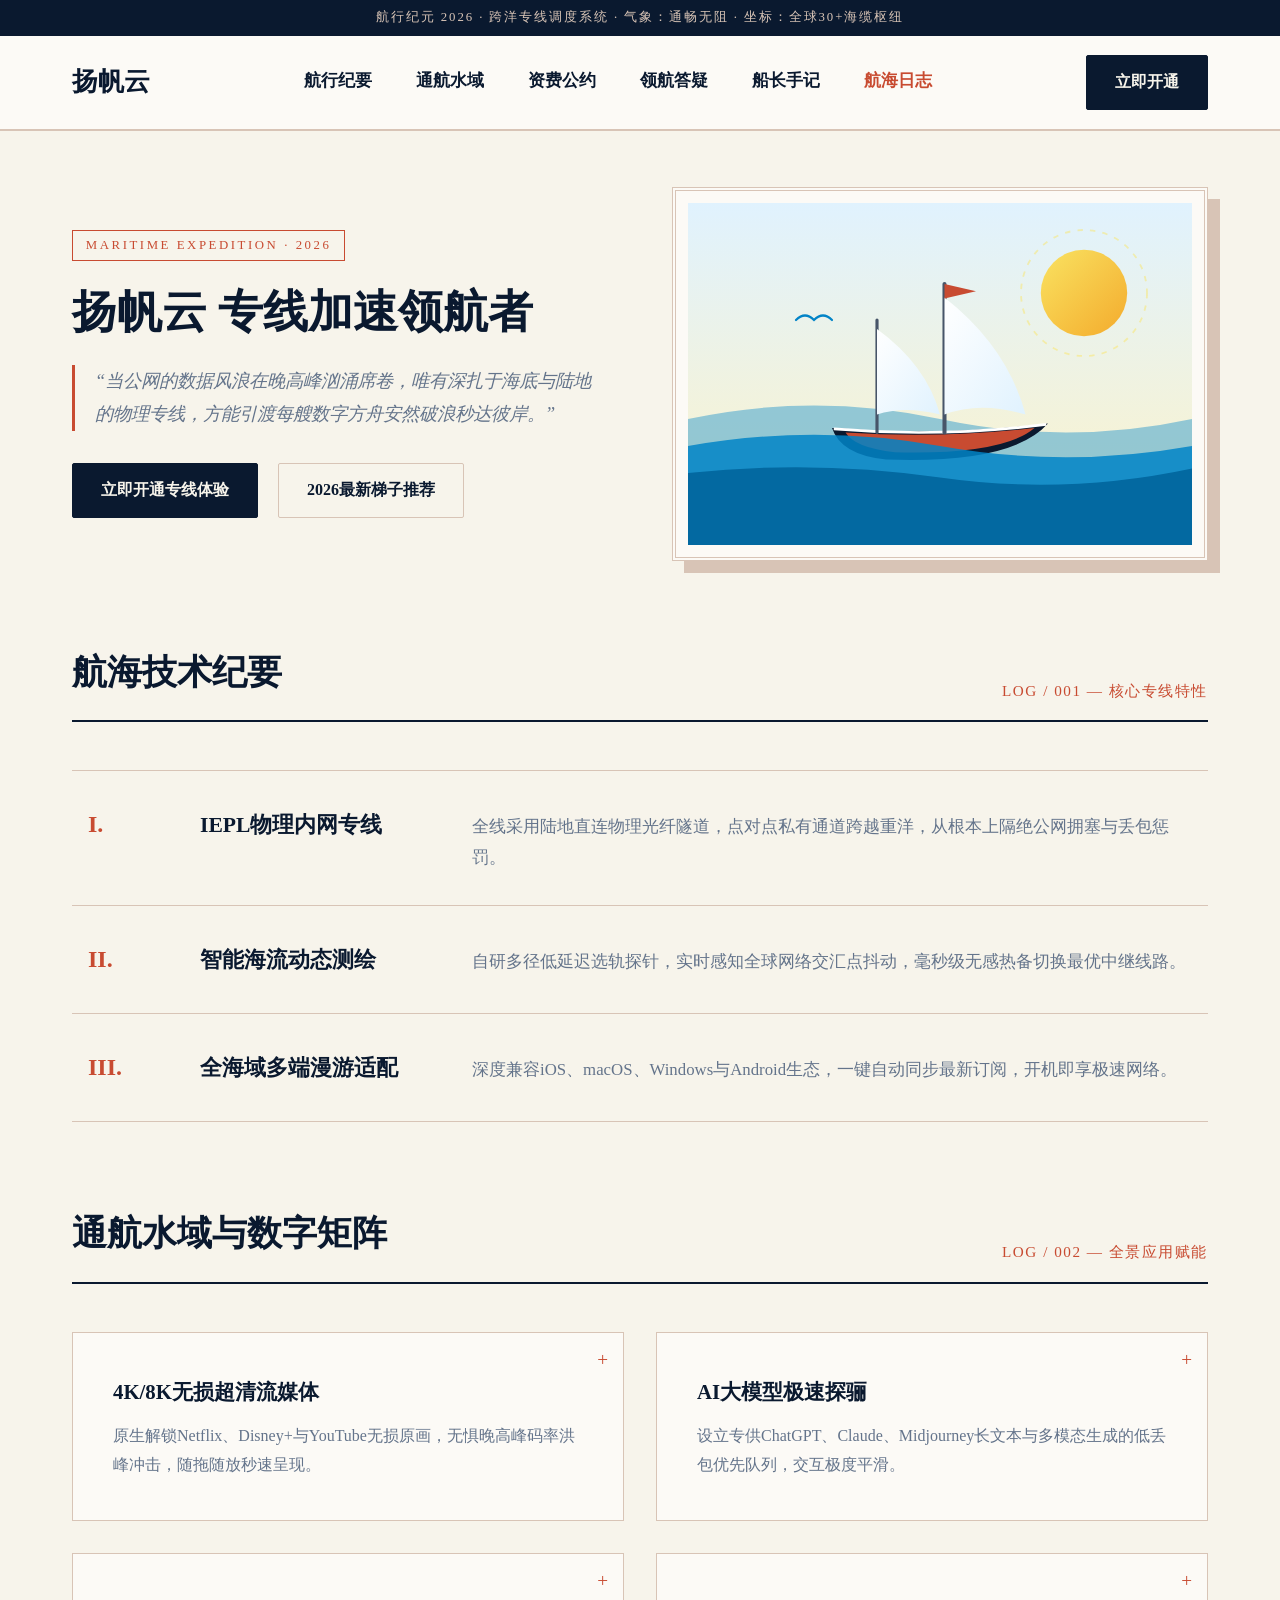
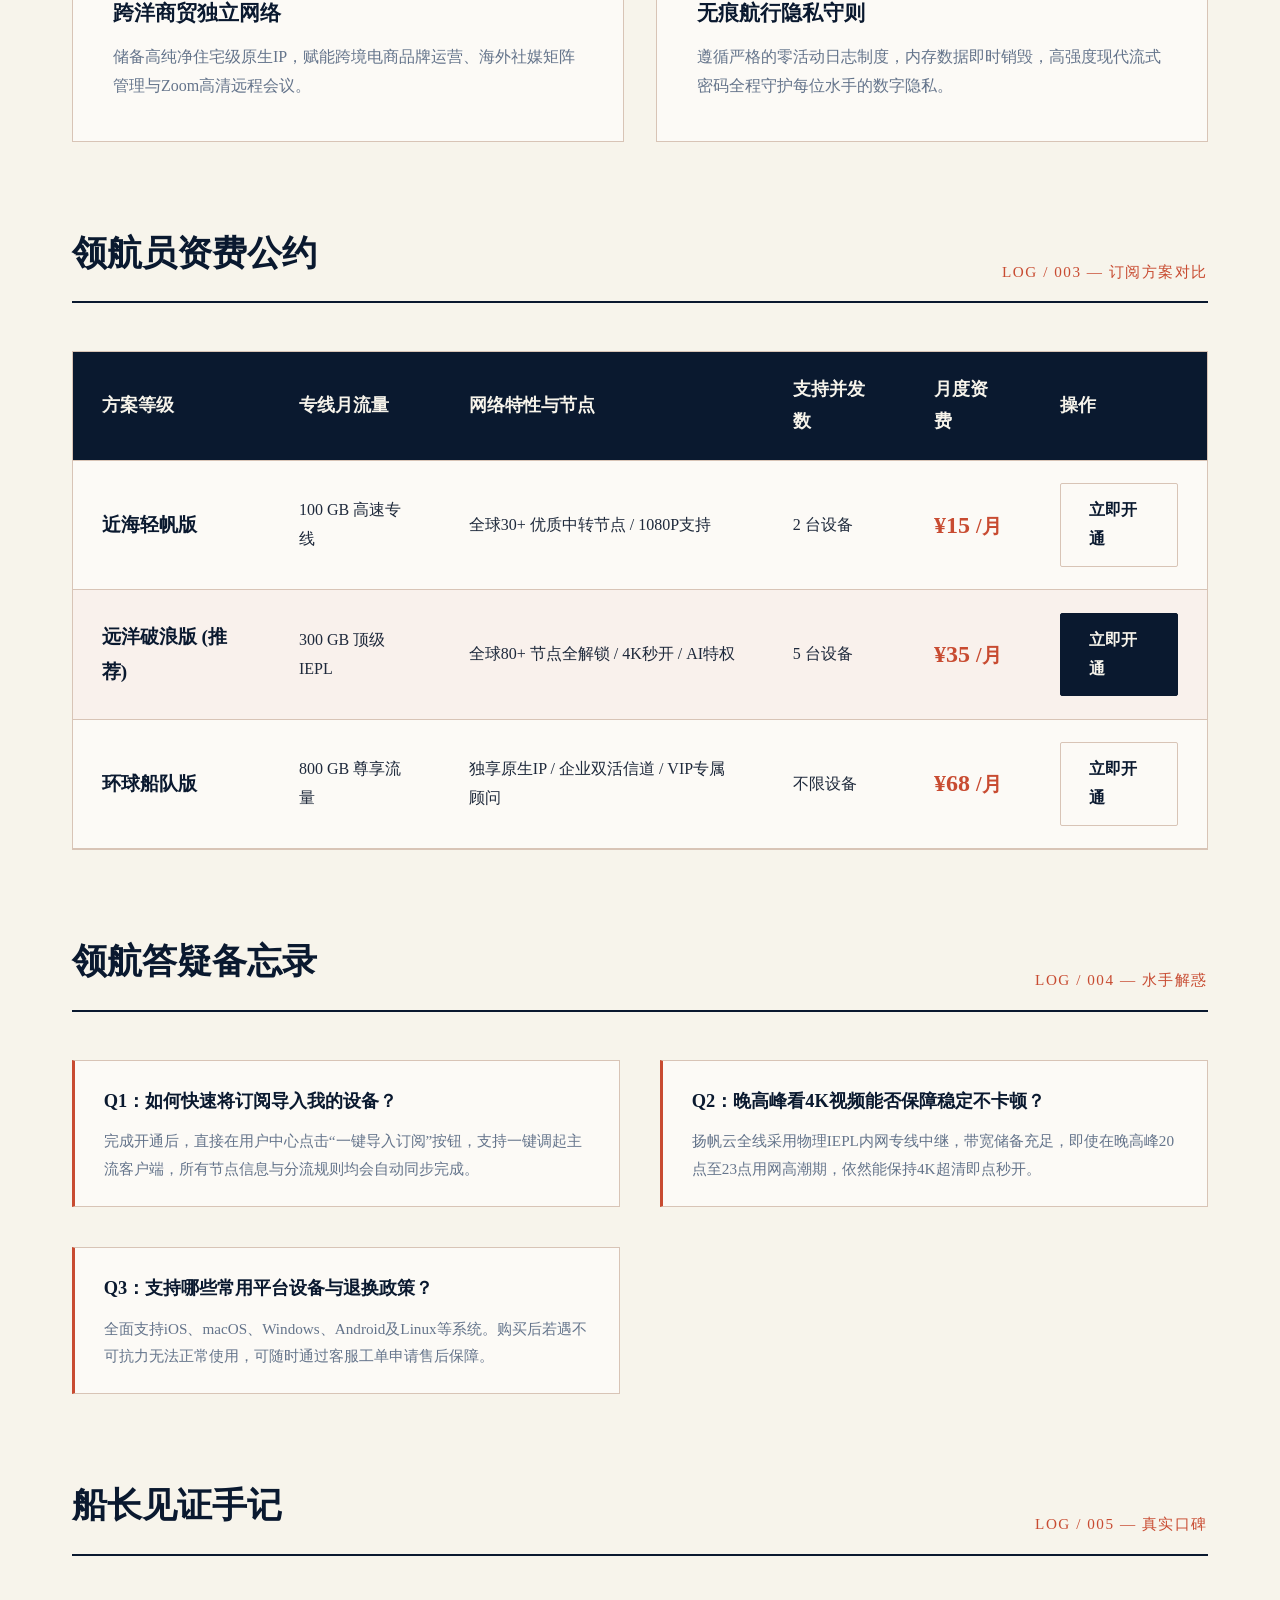
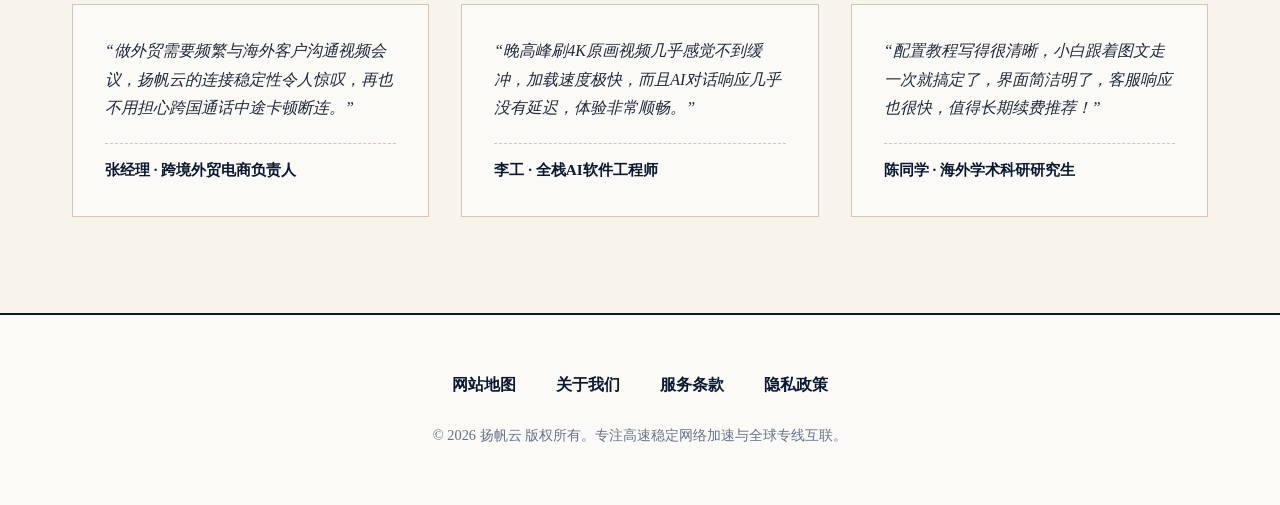
==== index.html @ a57dfb30 "Deploy yangfanyun.online landing page" ====
<!DOCTYPE html>
<html lang="zh-CN">
<head>
  <meta charset="UTF-8">
  <meta name="viewport" content="width=device-width, initial-scale=1.0">
  <title>扬帆云官网 - 高速稳定IEPL专线机场推荐与网络加速服务</title>
  <meta name="description" content="扬帆云专业提供高速IEPL内网专线网络加速服务，晚高峰4K秒开不卡顿，BGP三网中转节点极速秒开，流媒体与AI工具原生解锁，便宜好用机场推荐。">
  <meta name="keywords" content="扬帆云,扬帆云官网,网络加速,极速秒开,机场推荐,IEPL专线,4K秒开,流媒体解锁,外贸网络专线">
  <link rel="canonical" href="https://yangfanyun.online/">
  <meta property="og:title" content="扬帆云官网 - 高速稳定IEPL专线机场推荐">
  <meta property="og:description" content="扬帆云全线采用企业级BGP与IEPL内网专线，晚高峰极速秒开，4K无损播放。">
  <meta property="og:image" content="https://yangfanyun.online/og-preview.svg">
  <meta property="og:url" content="https://yangfanyun.online/">
  <meta property="og:type" content="website">
  <link rel="stylesheet" href="style.css">
  <script type="application/ld+json">
  {
    "@context": "https://schema.org",
    "@type": "Product",
    "name": "扬帆云",
    "brand": {
      "@type": "Brand",
      "name": "扬帆云"
    },
    "description": "扬帆云高速IEPL专线与BGP网络加速中继服务，支持4K秒开流媒体与智能全平台客户端。",
    "offers": {
      "@type": "AggregateOffer",
      "priceCurrency": "CNY",
      "lowPrice": "15.00",
      "highPrice": "68.00",
      "offerCount": "3"
    }
  }
  </script>
</head>
<body>
  <div class="top-telemetry-ribbon">
    <span>航行纪元 2026 · 跨洋专线调度系统 · 气象：通畅无阻 · 坐标：全球30+海缆枢纽</span>
  </div>

  <header class="site-header">
    <div class="nav-container">
      <a href="index.html" class="brand-logo" aria-label="扬帆云首页">
        <span>扬帆云</span>
      </a>
      <nav class="nav-links" aria-label="全站导航">
        <a href="#ledger">航行纪要</a>
        <a href="#matrix">通航水域</a>
        <a href="#covenant">资费公约</a>
        <a href="#memo">领航答疑</a>
        <a href="#witness">船长手记</a>
        <a href="voyage-chronicles.html" class="nav-hub-link">航海日志</a>
      </nav>
      <div class="nav-cta">
        <a href="https://ww012.twilightaff.com/#/?code=A56DH1Af" class="btn btn-primary" rel="nofollow" target="_blank">立即开通</a>
      </div>
    </div>
  </header>

  <main>
    <section class="hero-editorial">
      <div class="hero-text-block">
        <span class="hero-dispatch-stamp">MARITIME EXPEDITION · 2026</span>
        <h1>扬帆云 专线加速领航者</h1>
        <p class="editorial-quote">“当公网的数据风浪在晚高峰汹涌席卷，唯有深扎于海底与陆地的物理专线，方能引渡每艘数字方舟安然破浪秒达彼岸。”</p>
        <div class="hero-actions">
          <a href="https://ww012.twilightaff.com/#/?code=A56DH1Af" class="btn btn-primary" rel="nofollow" target="_blank">立即开通专线体验</a>
          <a href="https://tizilab.net/paihang/" class="btn btn-secondary" target="_blank">2026最新梯子推荐</a>
        </div>
      </div>
      <div class="hero-canvas-frame">
        <svg viewBox="0 0 560 380" fill="none" xmlns="http://www.w3.org/2000/svg" class="hero-illus" role="img" aria-label="扬帆云海面扬帆起航示意图">
  <defs>
    <linearGradient id="skyGrad1" x1="0" y1="0" x2="0" y2="1"><stop offset="0%" stop-color="#E0F2FE"/><stop offset="100%" stop-color="#FEF3C7"/></linearGradient>
    <linearGradient id="sailGrad1" x1="0" y1="0" x2="1" y2="1"><stop offset="0%" stop-color="#FFFFFF"/><stop offset="100%" stop-color="#E0F2FE"/></linearGradient>
    <linearGradient id="sunGrad1" x1="0" y1="0" x2="1" y2="1"><stop offset="0%" stop-color="#FDE047"/><stop offset="100%" stop-color="#F59E0B"/></linearGradient>
  </defs>
  <rect width="560" height="380" fill="url(#skyGrad1)"/>
  <circle cx="440" cy="100" r="48" fill="url(#sunGrad1)" opacity="0.85"/>
  <circle cx="440" cy="100" r="70" stroke="#FDE047" stroke-width="2" stroke-dasharray="6 8" opacity="0.4"/>
  <path d="M120 130 Q130 120 140 130 Q150 120 160 130" stroke="#0284C7" stroke-width="2.5" fill="none" stroke-linecap="round"/>
  <path class="wave-back" d="M0 240 Q140 210 280 240 T560 240 L560 380 L0 380 Z" fill="#0284C7" opacity="0.4"/>
  <g class="sailing-ship-bob1">
    <path d="M160 250 Q280 260 400 245 Q360 290 220 285 Q170 280 160 250 Z" fill="#0A192F"/>
    <path d="M175 255 Q280 262 385 250 Q350 280 230 277 Q185 272 175 255 Z" fill="#C84B31"/>
    <path d="M162 251 Q280 261 398 246" stroke="#FFFFFF" stroke-width="3" fill="none"/>
    <line x1="285" y1="90" x2="285" y2="255" stroke="#475569" stroke-width="4.5" stroke-linecap="round"/>
    <line x1="210" y1="130" x2="210" y2="255" stroke="#475569" stroke-width="3.5" stroke-linecap="round"/>
    <path d="M285 105 Q355 160 375 235 Q325 220 285 235 Z" fill="url(#sailGrad1)"/>
    <path d="M210 140 Q265 180 280 235 Q240 225 210 235 Z" fill="url(#sailGrad1)"/>
    <path d="M285 90 L320 98 L285 106 Z" fill="#C84B31"/>
  </g>
  <path class="wave-mid" d="M0 270 Q140 245 280 270 T560 270 L560 380 L0 380 Z" fill="#0284C7" opacity="0.85"/>
  <path class="wave-fore" d="M0 300 Q140 285 280 305 T560 295 L560 380 L0 380 Z" fill="#0369A1"/>
</svg>
      </div>
    </section>

    <section id="ledger" class="magazine-section">
      <div class="ledger-header">
        <h2>航海技术纪要</h2>
        <span class="vol-num">LOG / 001 — 核心专线特性</span>
      </div>
      <div class="feature-ledger">
        <div class="ledger-row">
          <span class="roman-idx">I.</span>
          <h3>IEPL物理内网专线</h3>
          <p>全线采用陆地直连物理光纤隧道，点对点私有通道跨越重洋，从根本上隔绝公网拥塞与丢包惩罚。</p>
        </div>
        <div class="ledger-row">
          <span class="roman-idx">II.</span>
          <h3>智能海流动态测绘</h3>
          <p>自研多径低延迟选轨探针，实时感知全球网络交汇点抖动，毫秒级无感热备切换最优中继线路。</p>
        </div>
        <div class="ledger-row">
          <span class="roman-idx">III.</span>
          <h3>全海域多端漫游适配</h3>
          <p>深度兼容iOS、macOS、Windows与Android生态，一键自动同步最新订阅，开机即享极速网络。</p>
        </div>
      </div>
    </section>

    <section id="matrix" class="magazine-section">
      <div class="ledger-header">
        <h2>通航水域与数字矩阵</h2>
        <span class="vol-num">LOG / 002 — 全景应用赋能</span>
      </div>
      <div class="coordinates-grid">
        <div class="coordinate-card">
          <h3>4K/8K无损超清流媒体</h3>
          <p>原生解锁Netflix、Disney+与YouTube无损原画，无惧晚高峰码率洪峰冲击，随拖随放秒速呈现。</p>
        </div>
        <div class="coordinate-card">
          <h3>AI大模型极速探骊</h3>
          <p>设立专供ChatGPT、Claude、Midjourney长文本与多模态生成的低丢包优先队列，交互极度平滑。</p>
        </div>
        <div class="coordinate-card">
          <h3>跨洋商贸独立网络</h3>
          <p>储备高纯净住宅级原生IP，赋能跨境电商品牌运营、海外社媒矩阵管理与Zoom高清远程会议。</p>
        </div>
        <div class="coordinate-card">
          <h3>无痕航行隐私守则</h3>
          <p>遵循严格的零活动日志制度，内存数据即时销毁，高强度现代流式密码全程守护每位水手的数字隐私。</p>
        </div>
      </div>
    </section>

    <section id="covenant" class="magazine-section">
      <div class="ledger-header">
        <h2>领航员资费公约</h2>
        <span class="vol-num">LOG / 003 — 订阅方案对比</span>
      </div>
      <div class="protocol-table-wrap">
        <table class="protocol-table">
          <thead>
            <tr>
              <th>方案等级</th>
              <th>专线月流量</th>
              <th>网络特性与节点</th>
              <th>支持并发数</th>
              <th>月度资费</th>
              <th>操作</th>
            </tr>
          </thead>
          <tbody>
            <tr>
              <td class="tier-title">近海轻帆版</td>
              <td>100 GB 高速专线</td>
              <td>全球30+ 优质中转节点 / 1080P支持</td>
              <td>2 台设备</td>
              <td class="price">¥15 <small>/月</small></td>
              <td><a href="https://ww012.twilightaff.com/#/?code=A56DH1Af" class="btn btn-secondary" rel="nofollow" target="_blank">立即开通</a></td>
            </tr>
            <tr style="background: rgba(200, 75, 49, 0.05);">
              <td class="tier-title">远洋破浪版 (推荐)</td>
              <td>300 GB 顶级IEPL</td>
              <td>全球80+ 节点全解锁 / 4K秒开 / AI特权</td>
              <td>5 台设备</td>
              <td class="price">¥35 <small>/月</small></td>
              <td><a href="https://ww012.twilightaff.com/#/?code=A56DH1Af" class="btn btn-primary" rel="nofollow" target="_blank">立即开通</a></td>
            </tr>
            <tr>
              <td class="tier-title">环球船队版</td>
              <td>800 GB 尊享流量</td>
              <td>独享原生IP / 企业双活信道 / VIP专属顾问</td>
              <td>不限设备</td>
              <td class="price">¥68 <small>/月</small></td>
              <td><a href="https://ww012.twilightaff.com/#/?code=A56DH1Af" class="btn btn-secondary" rel="nofollow" target="_blank">立即开通</a></td>
            </tr>
          </tbody>
        </table>
      </div>
    </section>

    <section id="memo" class="magazine-section">
      <div class="ledger-header">
        <h2>领航答疑备忘录</h2>
        <span class="vol-num">LOG / 004 — 水手解惑</span>
      </div>
      <div class="faq-two-col">
        <div class="faq-box">
          <h3>Q1：如何快速将订阅导入我的设备？</h3>
          <p>完成开通后，直接在用户中心点击“一键导入订阅”按钮，支持一键调起主流客户端，所有节点信息与分流规则均会自动同步完成。</p>
        </div>
        <div class="faq-box">
          <h3>Q2：晚高峰看4K视频能否保障稳定不卡顿？</h3>
          <p>扬帆云全线采用物理IEPL内网专线中继，带宽储备充足，即使在晚高峰20点至23点用网高潮期，依然能保持4K超清即点秒开。</p>
        </div>
        <div class="faq-box">
          <h3>Q3：支持哪些常用平台设备与退换政策？</h3>
          <p>全面支持iOS、macOS、Windows、Android及Linux等系统。购买后若遇不可抗力无法正常使用，可随时通过客服工单申请售后保障。</p>
        </div>
      </div>
    </section>

    <section id="witness" class="magazine-section">
      <div class="ledger-header">
        <h2>船长见证手记</h2>
        <span class="vol-num">LOG / 005 — 真实口碑</span>
      </div>
      <div class="testimonials-row">
        <div class="captain-quote">
          <p>“做外贸需要频繁与海外客户沟通视频会议，扬帆云的连接稳定性令人惊叹，再也不用担心跨国通话中途卡顿断连。”</p>
          <div class="captain-sign">张经理 · 跨境外贸电商负责人</div>
        </div>
        <div class="captain-quote">
          <p>“晚高峰刷4K原画视频几乎感觉不到缓冲，加载速度极快，而且AI对话响应几乎没有延迟，体验非常顺畅。”</p>
          <div class="captain-sign">李工 · 全栈AI软件工程师</div>
        </div>
        <div class="captain-quote">
          <p>“配置教程写得很清晰，小白跟着图文走一次就搞定了，界面简洁明了，客服响应也很快，值得长期续费推荐！”</p>
          <div class="captain-sign">陈同学 · 海外学术科研研究生</div>
        </div>
      </div>
    </section>
  </main>

  <footer class="site-footer">
    <div class="footer-container">
      <div class="footer-links">
        <a href="sitemap.html">网站地图</a>
        <a href="about.html">关于我们</a>
        <a href="terms.html">服务条款</a>
        <a href="privacy.html">隐私政策</a>
      </div>
      <p class="copyright">&copy; 2026 扬帆云 版权所有。专注高速稳定网络加速与全球专线互联。</p>
    </div>
  </footer>
</body>
</html>
---- style.css ----
/* yangfanyun.online - Mediterranean Yacht Club Magazine */
:root {
  --bg: #F7F4EB;
  --surface: #FCFAF6;
  --primary: #0A192F;
  --primary-hover: #1E3A8A;
  --accent: #C84B31;
  --text: #1E293B;
  --muted: #64748B;
  --border: #D8C4B6;
}
* { box-sizing: border-box; margin: 0; padding: 0; }
body {
  font-family: "Songti SC", "SimSun", "Georgia", serif;
  background-color: var(--bg);
  color: var(--text);
  line-height: 1.8;
}
a { color: var(--accent); text-decoration: none; transition: all 0.2s; }
a:visited { color: var(--accent); }
a:hover { color: var(--primary); text-decoration: underline; }

.top-telemetry-ribbon {
  background: var(--primary);
  color: #D8C4B6;
  font-size: 0.8rem;
  padding: 0.4rem 1.5rem;
  text-align: center;
  letter-spacing: 0.15em;
  text-transform: uppercase;
}
.site-header {
  background: var(--surface);
  border-bottom: 2px solid var(--border);
  position: sticky;
  top: 0;
  z-index: 100;
}
.nav-container {
  max-width: 1200px;
  margin: 0 auto;
  padding: 1.2rem 2rem;
  display: flex;
  justify-content: space-between;
  align-items: center;
  gap: 1.5rem;
}
.brand-logo {
  display: flex;
  align-items: center;
  gap: 0.75rem;
  font-size: 1.6rem;
  font-weight: 900;
  color: var(--primary);
}
.nav-links {
  display: flex;
  align-items: center;
  gap: 1.75rem;
  flex-wrap: wrap;
}
.nav-links a {
  font-size: 1.05rem;
  color: var(--primary);
  font-weight: 600;
  padding: 0.25rem 0.5rem;
  border-bottom: 2px solid transparent;
}
.nav-links a:hover {
  color: var(--accent);
  border-bottom-color: var(--accent);
  text-decoration: none;
}
.nav-links .nav-hub-link { color: var(--accent); font-weight: 700; }

.btn {
  display: inline-flex;
  align-items: center;
  justify-content: center;
  padding: 0.75rem 1.75rem;
  font-weight: 700;
  font-size: 1rem;
  cursor: pointer;
  border-radius: 2px;
  border: 1px solid var(--primary);
  transition: all 0.25s ease;
}
.btn-primary { background: var(--primary); color: #F7F4EB !important; }
.btn-primary:hover { background: var(--accent); border-color: var(--accent); color: #FFF !important; text-decoration: none; }
.btn-secondary { background: transparent; color: var(--primary) !important; border: 1px solid var(--border); }
.btn-secondary:hover { border-color: var(--accent); color: var(--accent) !important; text-decoration: none; }

.hero-editorial {
  max-width: 1200px;
  margin: 3.5rem auto 4rem auto;
  padding: 0 2rem;
  display: grid;
  grid-template-columns: 1fr 1fr;
  gap: 4rem;
  align-items: center;
}
.hero-dispatch-stamp {
  display: inline-block;
  border: 1px solid var(--accent);
  color: var(--accent);
  padding: 0.2rem 0.8rem;
  font-size: 0.8rem;
  letter-spacing: 0.2em;
  text-transform: uppercase;
  margin-bottom: 1.5rem;
}
.hero-editorial h1 {
  font-size: 2.8rem;
  line-height: 1.25;
  color: var(--primary);
  margin-bottom: 1.5rem;
  font-weight: 900;
}
.hero-editorial .editorial-quote {
  font-size: 1.15rem;
  color: var(--muted);
  line-height: 1.8;
  border-left: 3px solid var(--accent);
  padding-left: 1.25rem;
  margin-bottom: 2rem;
  font-style: italic;
}
.hero-actions { display: flex; gap: 1.25rem; flex-wrap: wrap; }
.hero-canvas-frame {
  border: 4px double var(--border);
  padding: 12px;
  background: var(--surface);
  box-shadow: 12px 12px 0 var(--border);
}
.hero-illus { width: 100%; height: auto; display: block; }

@keyframes shipBob {
  0%, 100% { transform: translateY(0) rotate(0deg); }
  50% { transform: translateY(-8px) rotate(1.2deg); }
}
.sailing-ship-bob1 { animation: shipBob 5s ease-in-out infinite; transform-origin: center bottom; }
@keyframes waveFlow { 0%, 100% { transform: translateX(0); } 50% { transform: translateX(-15px); } }
.wave-mid { animation: waveFlow 4s ease-in-out infinite; }

.magazine-section { max-width: 1200px; margin: 5rem auto; padding: 0 2rem; }
.ledger-header {
  border-bottom: 2px solid var(--primary);
  padding-bottom: 1rem;
  margin-bottom: 3rem;
  display: flex;
  justify-content: space-between;
  align-items: flex-end;
  flex-wrap: wrap;
  gap: 1rem;
}
.ledger-header h2 { font-size: 2.2rem; color: var(--primary); font-weight: 900; }
.ledger-header .vol-num { font-size: 0.95rem; color: var(--accent); letter-spacing: 0.1em; }

.feature-ledger { display: flex; flex-direction: column; border-top: 1px solid var(--border); }
.ledger-row {
  display: grid;
  grid-template-columns: 80px 240px 1fr;
  padding: 2rem 1rem;
  border-bottom: 1px solid var(--border);
  align-items: baseline;
  gap: 2rem;
}
.ledger-row .roman-idx { font-size: 1.5rem; color: var(--accent); font-weight: 700; }
.ledger-row h3 { font-size: 1.35rem; color: var(--primary); }
.ledger-row p { color: var(--muted); font-size: 1.05rem; }

.coordinates-grid { display: grid; grid-template-columns: 1fr 1fr; gap: 2rem; }
.coordinate-card {
  background: var(--surface);
  border: 1px solid var(--border);
  padding: 2.5rem;
  position: relative;
}
.coordinate-card::before { content: "+"; position: absolute; top: 10px; right: 15px; color: var(--accent); font-size: 1.2rem; }
.coordinate-card h3 { font-size: 1.3rem; color: var(--primary); margin-bottom: 0.75rem; }
.coordinate-card p { color: var(--muted); }

.protocol-table-wrap { overflow-x: auto; border: 1px solid var(--border); background: var(--surface); }
.protocol-table { width: 100%; border-collapse: collapse; text-align: left; }
.protocol-table th, .protocol-table td { padding: 1.4rem 1.8rem; border-bottom: 1px solid var(--border); }
.protocol-table th { background: var(--primary); color: #F7F4EB; font-size: 1.1rem; font-weight: 700; }
.protocol-table td.tier-title { font-size: 1.2rem; font-weight: 800; color: var(--primary); }
.protocol-table td.price { font-size: 1.5rem; font-weight: 900; color: var(--accent); }

.faq-two-col { display: grid; grid-template-columns: 1fr 1fr; gap: 2.5rem; }
.faq-box {
  background: var(--surface);
  border-left: 3px solid var(--accent);
  padding: 1.5rem 1.8rem;
  border-top: 1px solid var(--border);
  border-bottom: 1px solid var(--border);
  border-right: 1px solid var(--border);
}
.faq-box h3 { font-size: 1.15rem; color: var(--primary); margin-bottom: 0.6rem; }
.faq-box p { color: var(--muted); font-size: 0.95rem; }

.testimonials-row { display: grid; grid-template-columns: 1fr 1fr 1fr; gap: 2rem; }
.captain-quote { background: var(--surface); border: 1px solid var(--border); padding: 2rem; font-style: italic; }
.captain-quote p { margin-bottom: 1.25rem; color: var(--text); }
.captain-sign { font-weight: 800; color: var(--primary); font-style: normal; font-size: 0.95rem; border-top: 1px dashed var(--border); padding-top: 0.75rem; }

.page-container { max-width: 880px; margin: 3.5rem auto; padding: 0 2rem; }
.article-header { border-bottom: 2px solid var(--primary); padding-bottom: 1.5rem; margin-bottom: 2.5rem; }
.article-header h1 { font-size: 2.4rem; color: var(--primary); line-height: 1.3; margin-bottom: 1rem; }
.article-meta { color: var(--muted); font-size: 0.95rem; display: flex; gap: 1.5rem; }
.article-body { font-size: 1.1rem; line-height: 1.9; }
.article-body h2 { font-size: 1.65rem; color: var(--primary); margin: 2.5rem 0 1rem 0; border-bottom: 1px solid var(--border); padding-bottom: 0.5rem; }
.article-body h3 { font-size: 1.3rem; color: var(--primary); margin: 1.75rem 0 0.75rem 0; }
.article-body p { margin-bottom: 1.4rem; }

.site-footer { border-top: 2px solid var(--primary); background: var(--surface); padding: 3.5rem 2rem; margin-top: 6rem; }
.footer-container { max-width: 1200px; margin: 0 auto; display: flex; flex-direction: column; align-items: center; gap: 1.5rem; }
.footer-links { display: flex; gap: 2.5rem; }
.footer-links a { font-size: 1rem; font-weight: 700; color: var(--primary); }
.footer-links a:hover { color: var(--accent); }
.copyright { color: var(--muted); font-size: 0.9rem; }

@media (max-width: 768px) {
  .nav-container { flex-wrap: wrap; justify-content: center; padding: 1rem; }
  .nav-links { order: 3; width: 100%; justify-content: center; gap: 0.75rem; margin-top: 0.5rem; }
  .hero-editorial { grid-template-columns: 1fr; gap: 2.5rem; margin: 2rem auto; }
  .hero-editorial h1 { font-size: 2.1rem; }
  .ledger-row { grid-template-columns: 1fr; gap: 0.5rem; }
  .coordinates-grid, .faq-two-col, .testimonials-row { grid-template-columns: 1fr; }
  .footer-links { flex-wrap: wrap; justify-content: center; gap: 1.25rem; }
}
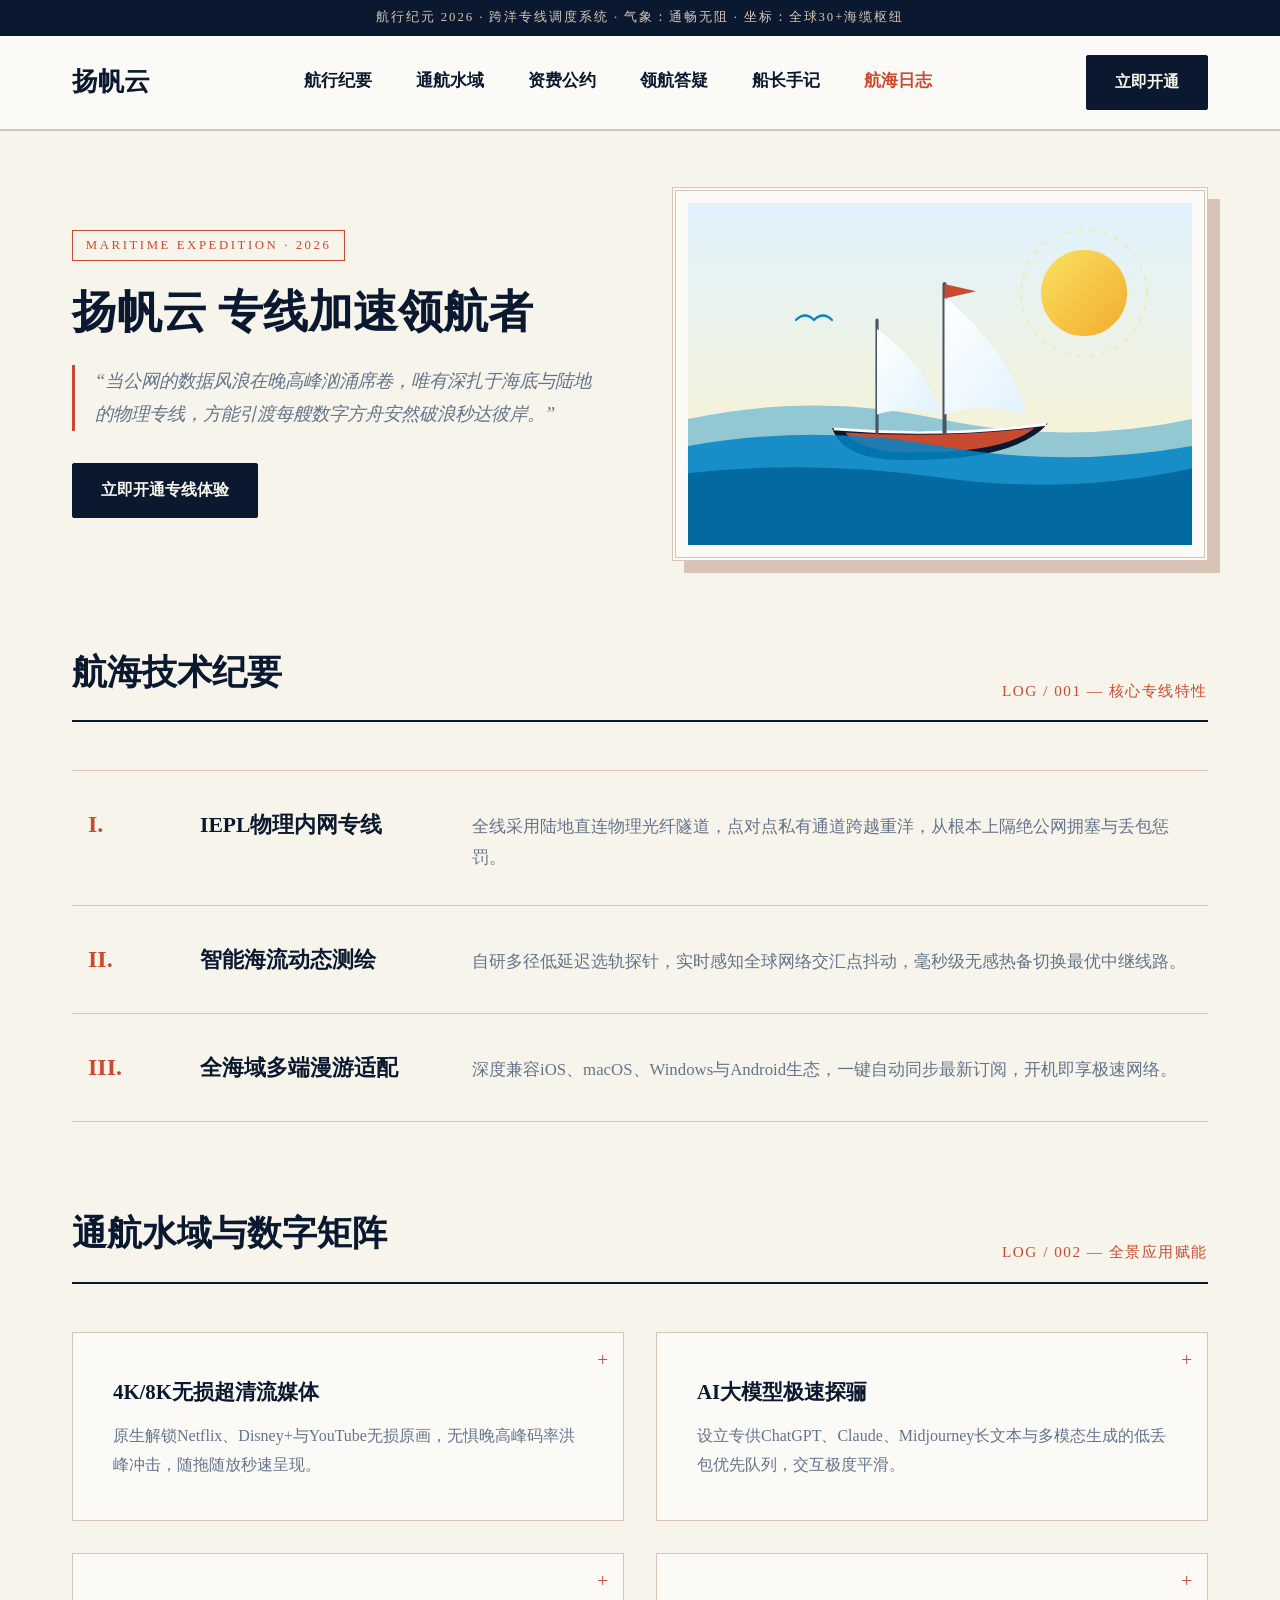
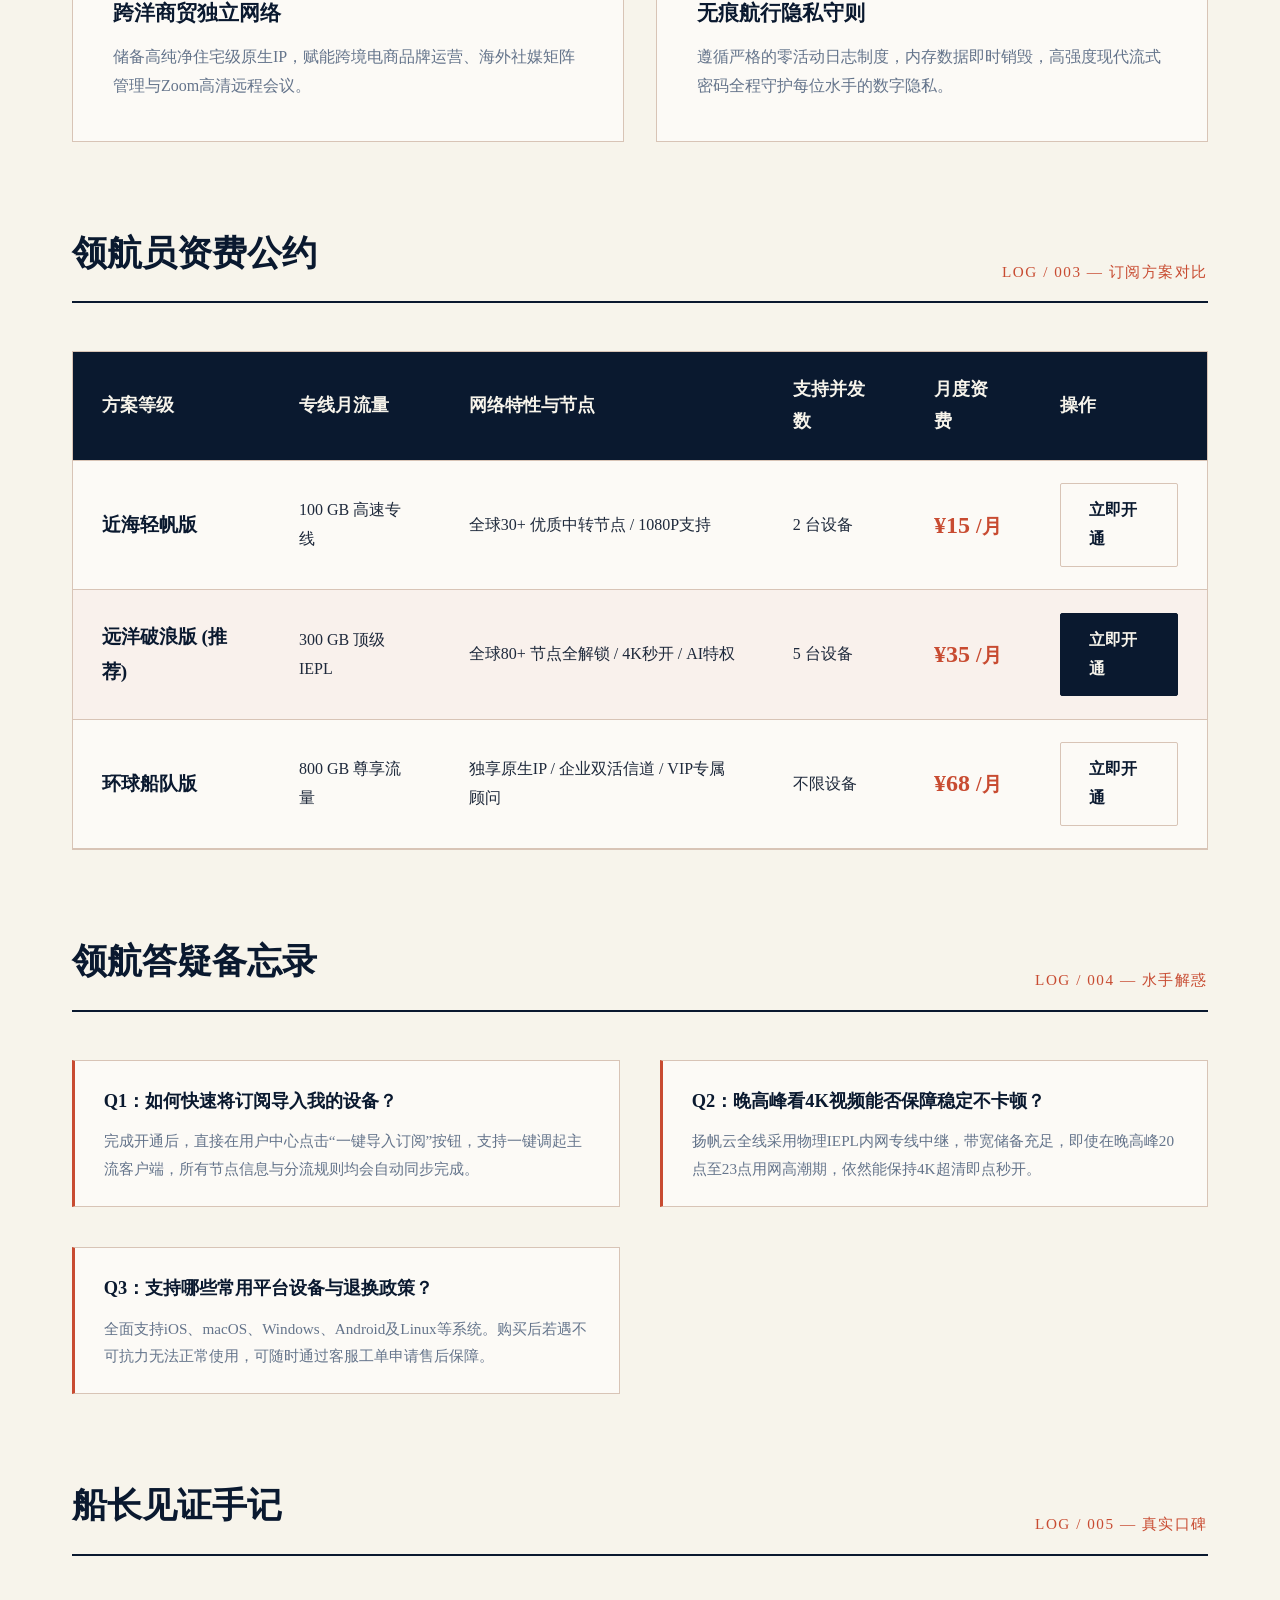
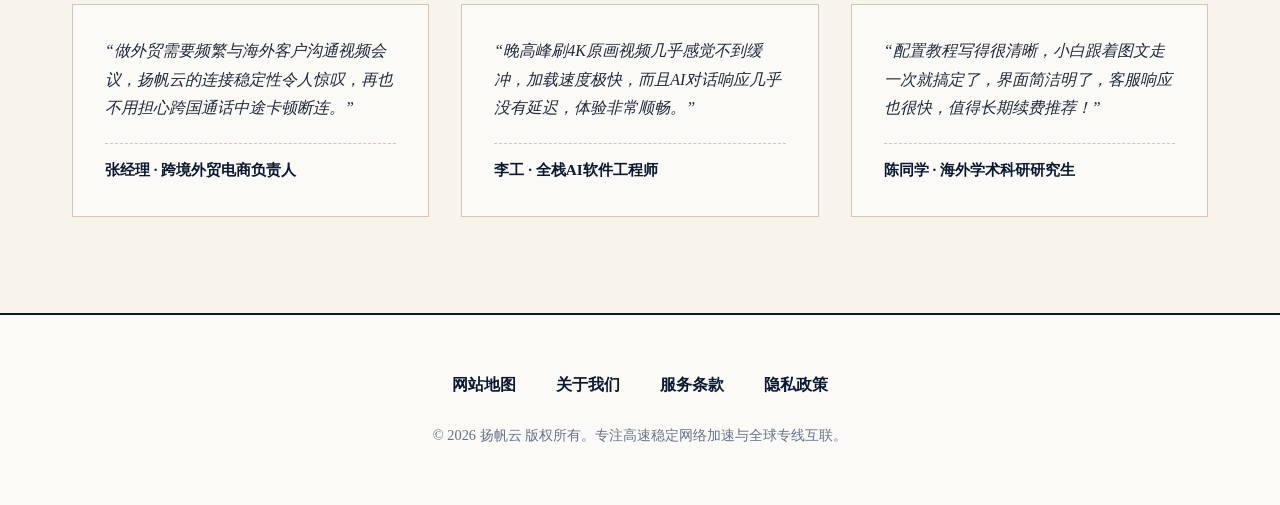
==== commit d79fcbea: "fix: remove external blog links, desensitize subscription terms, and align official landing page sty" ====
--- a/index.html
+++ b/index.html
@@ -65,7 +65,7 @@
         <p class="editorial-quote">“当公网的数据风浪在晚高峰汹涌席卷，唯有深扎于海底与陆地的物理专线，方能引渡每艘数字方舟安然破浪秒达彼岸。”</p>
         <div class="hero-actions">
           <a href="https://ww012.twilightaff.com/#/?code=A56DH1Af" class="btn btn-primary" rel="nofollow" target="_blank">立即开通专线体验</a>
-          <a href="https://tizilab.net/paihang/" class="btn btn-secondary" target="_blank">2026最新梯子推荐</a>
+          
         </div>
       </div>
       <div class="hero-canvas-frame">
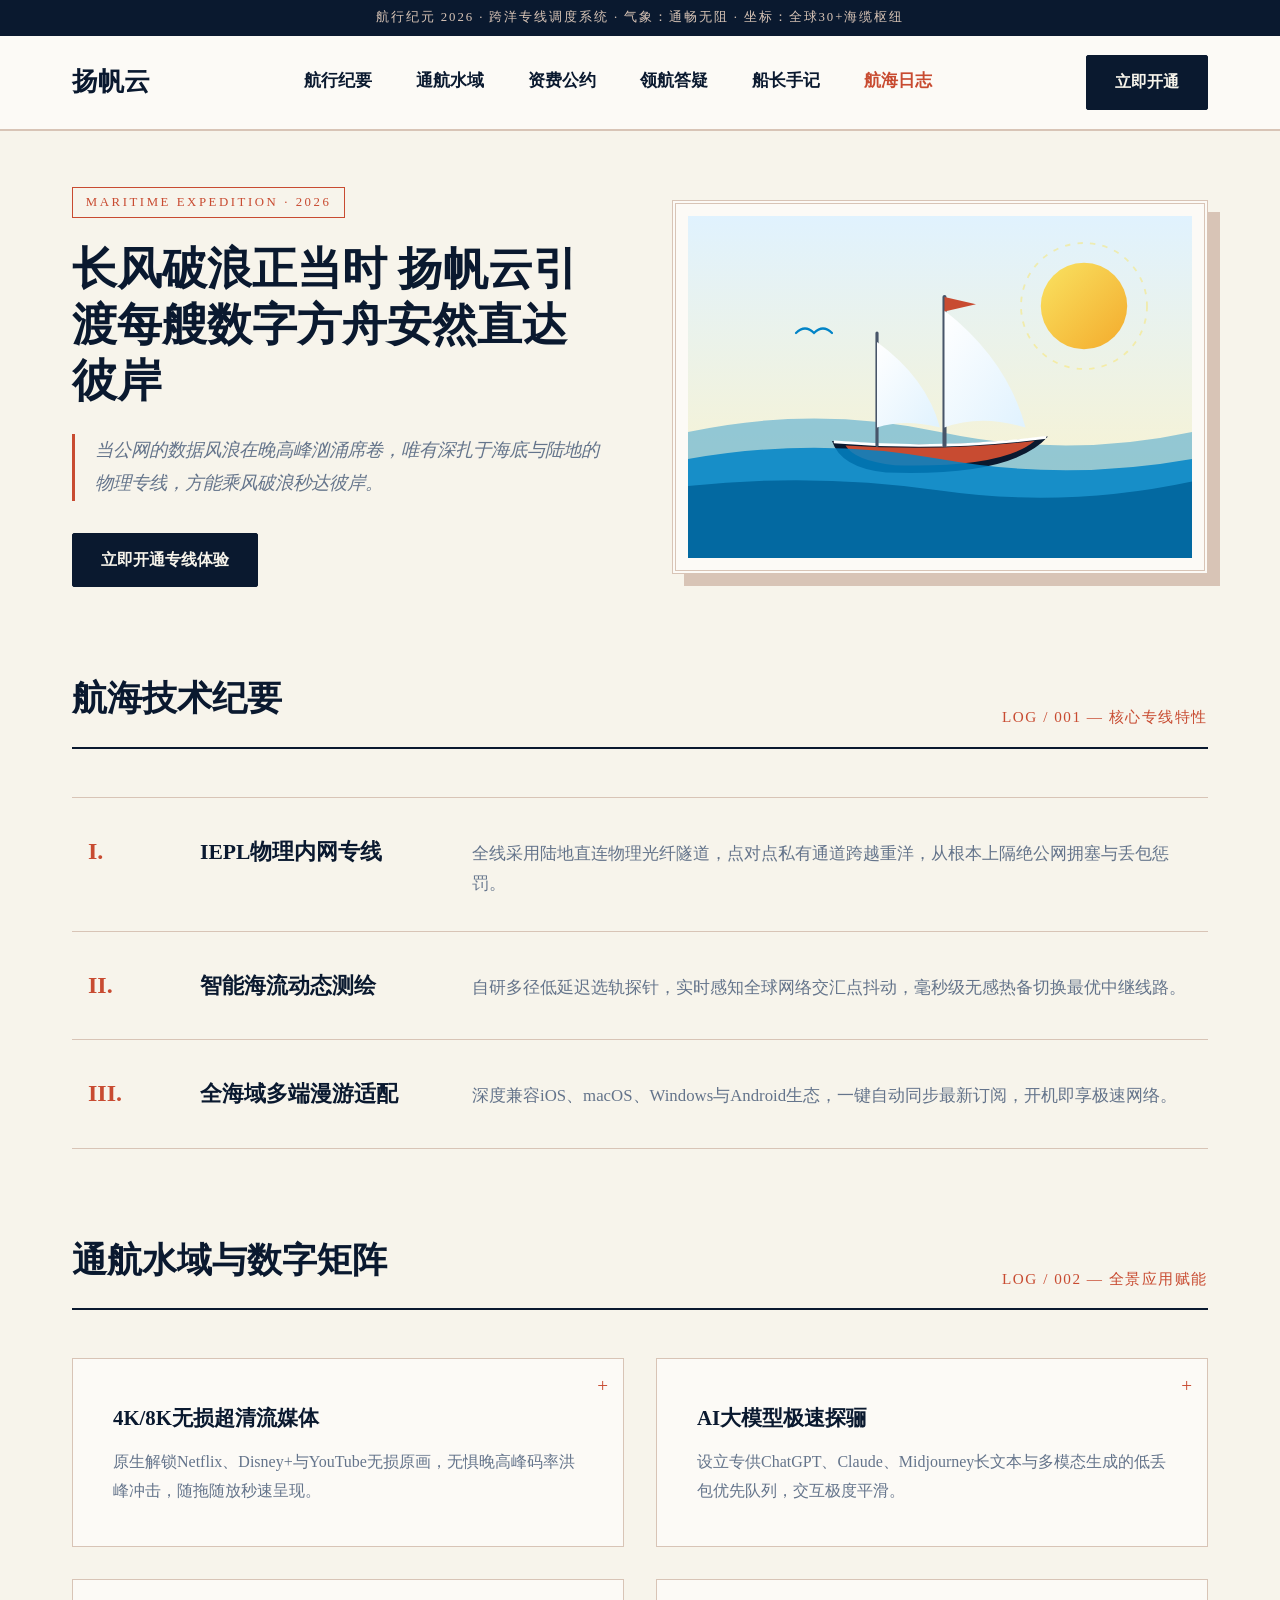
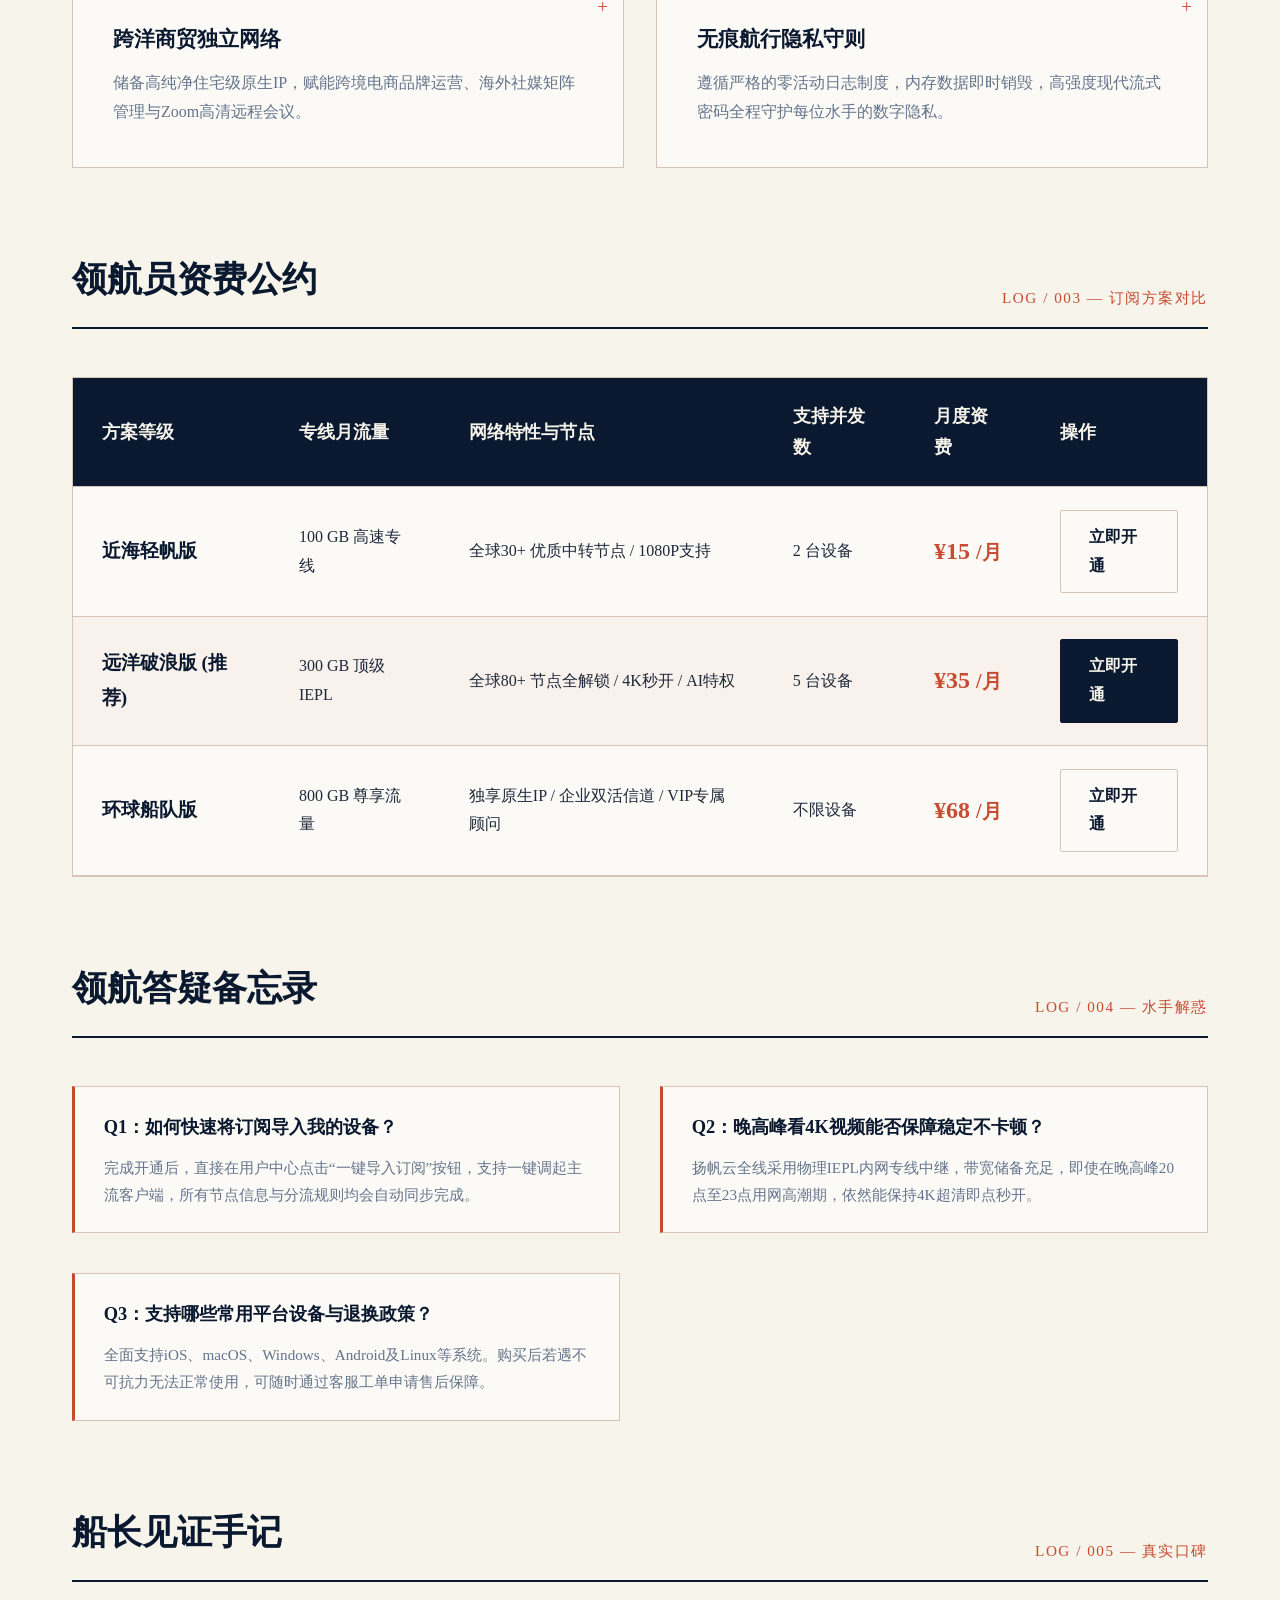
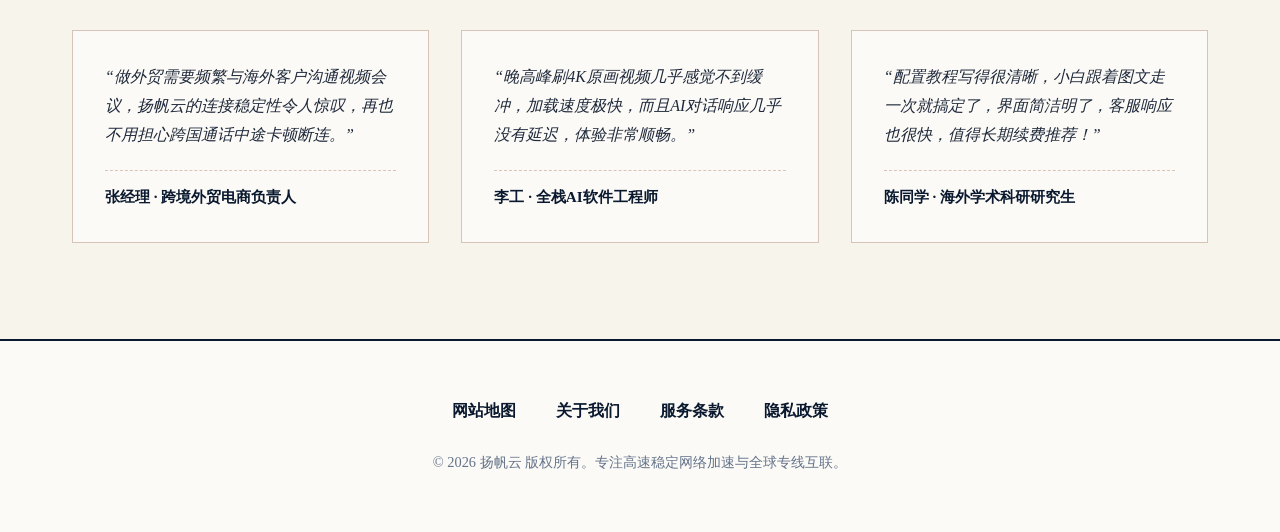
==== commit 73a587dd: "revert: restore original layout and structure prior to pricing changes while keeping bespoke hero in" ====
--- a/index.html
+++ b/index.html
@@ -3,7 +3,7 @@
 <head>
   <meta charset="UTF-8">
   <meta name="viewport" content="width=device-width, initial-scale=1.0">
-  <title>扬帆云官网 - 高速稳定IEPL专线机场推荐与网络加速服务</title>
+  <title>扬帆云专线服务 - 高速稳定IEPL专线机场推荐与网络加速服务</title>
   <meta name="description" content="扬帆云专业提供高速IEPL内网专线网络加速服务，晚高峰4K秒开不卡顿，BGP三网中转节点极速秒开，流媒体与AI工具原生解锁，便宜好用机场推荐。">
   <meta name="keywords" content="扬帆云,扬帆云官网,网络加速,极速秒开,机场推荐,IEPL专线,4K秒开,流媒体解锁,外贸网络专线">
   <link rel="canonical" href="https://yangfanyun.online/">
@@ -61,8 +61,8 @@
     <section class="hero-editorial">
       <div class="hero-text-block">
         <span class="hero-dispatch-stamp">MARITIME EXPEDITION · 2026</span>
-        <h1>扬帆云 专线加速领航者</h1>
-        <p class="editorial-quote">“当公网的数据风浪在晚高峰汹涌席卷，唯有深扎于海底与陆地的物理专线，方能引渡每艘数字方舟安然破浪秒达彼岸。”</p>
+        <h1>长风破浪正当时 <span>扬帆云引渡每艘数字方舟安然直达彼岸</span></h1>
+        <p class="editorial-quote">当公网的数据风浪在晚高峰汹涌席卷，唯有深扎于海底与陆地的物理专线，方能乘风破浪秒达彼岸。</p>
         <div class="hero-actions">
           <a href="https://ww012.twilightaff.com/#/?code=A56DH1Af" class="btn btn-primary" rel="nofollow" target="_blank">立即开通专线体验</a>
           
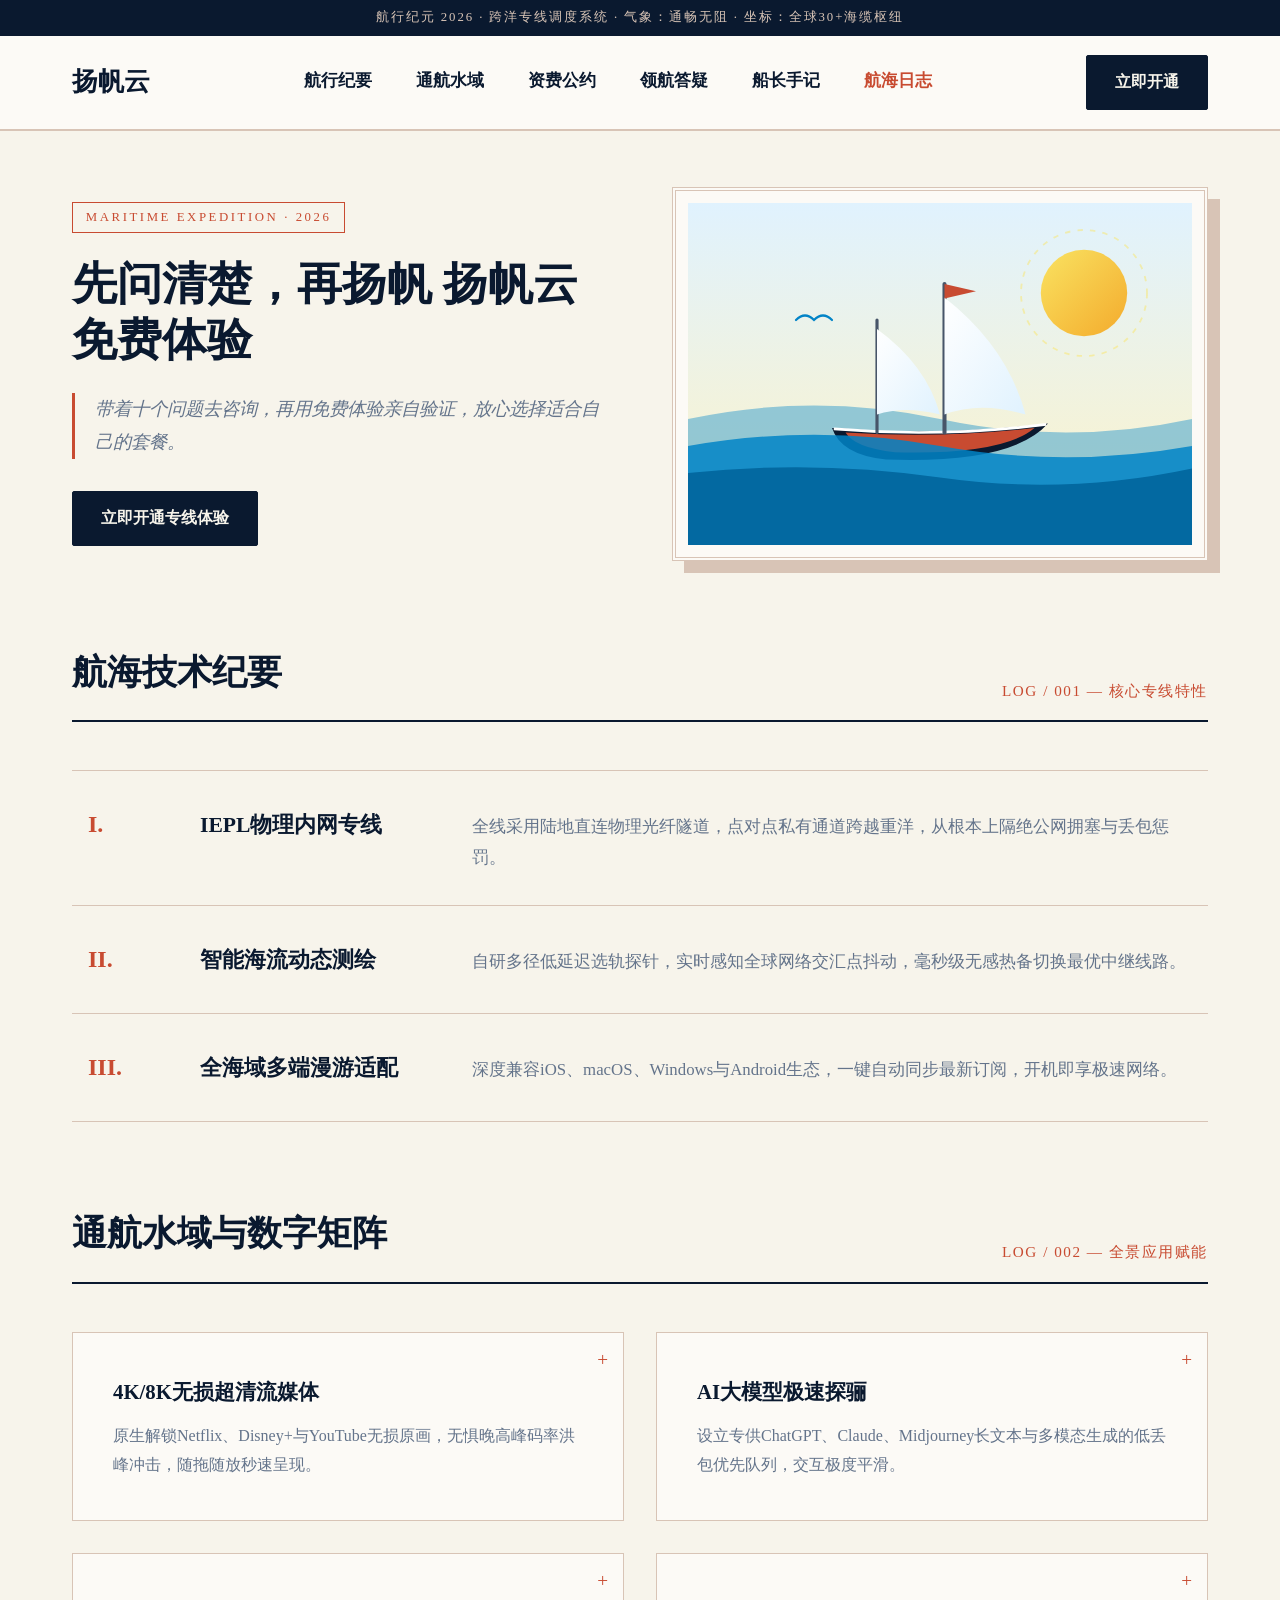
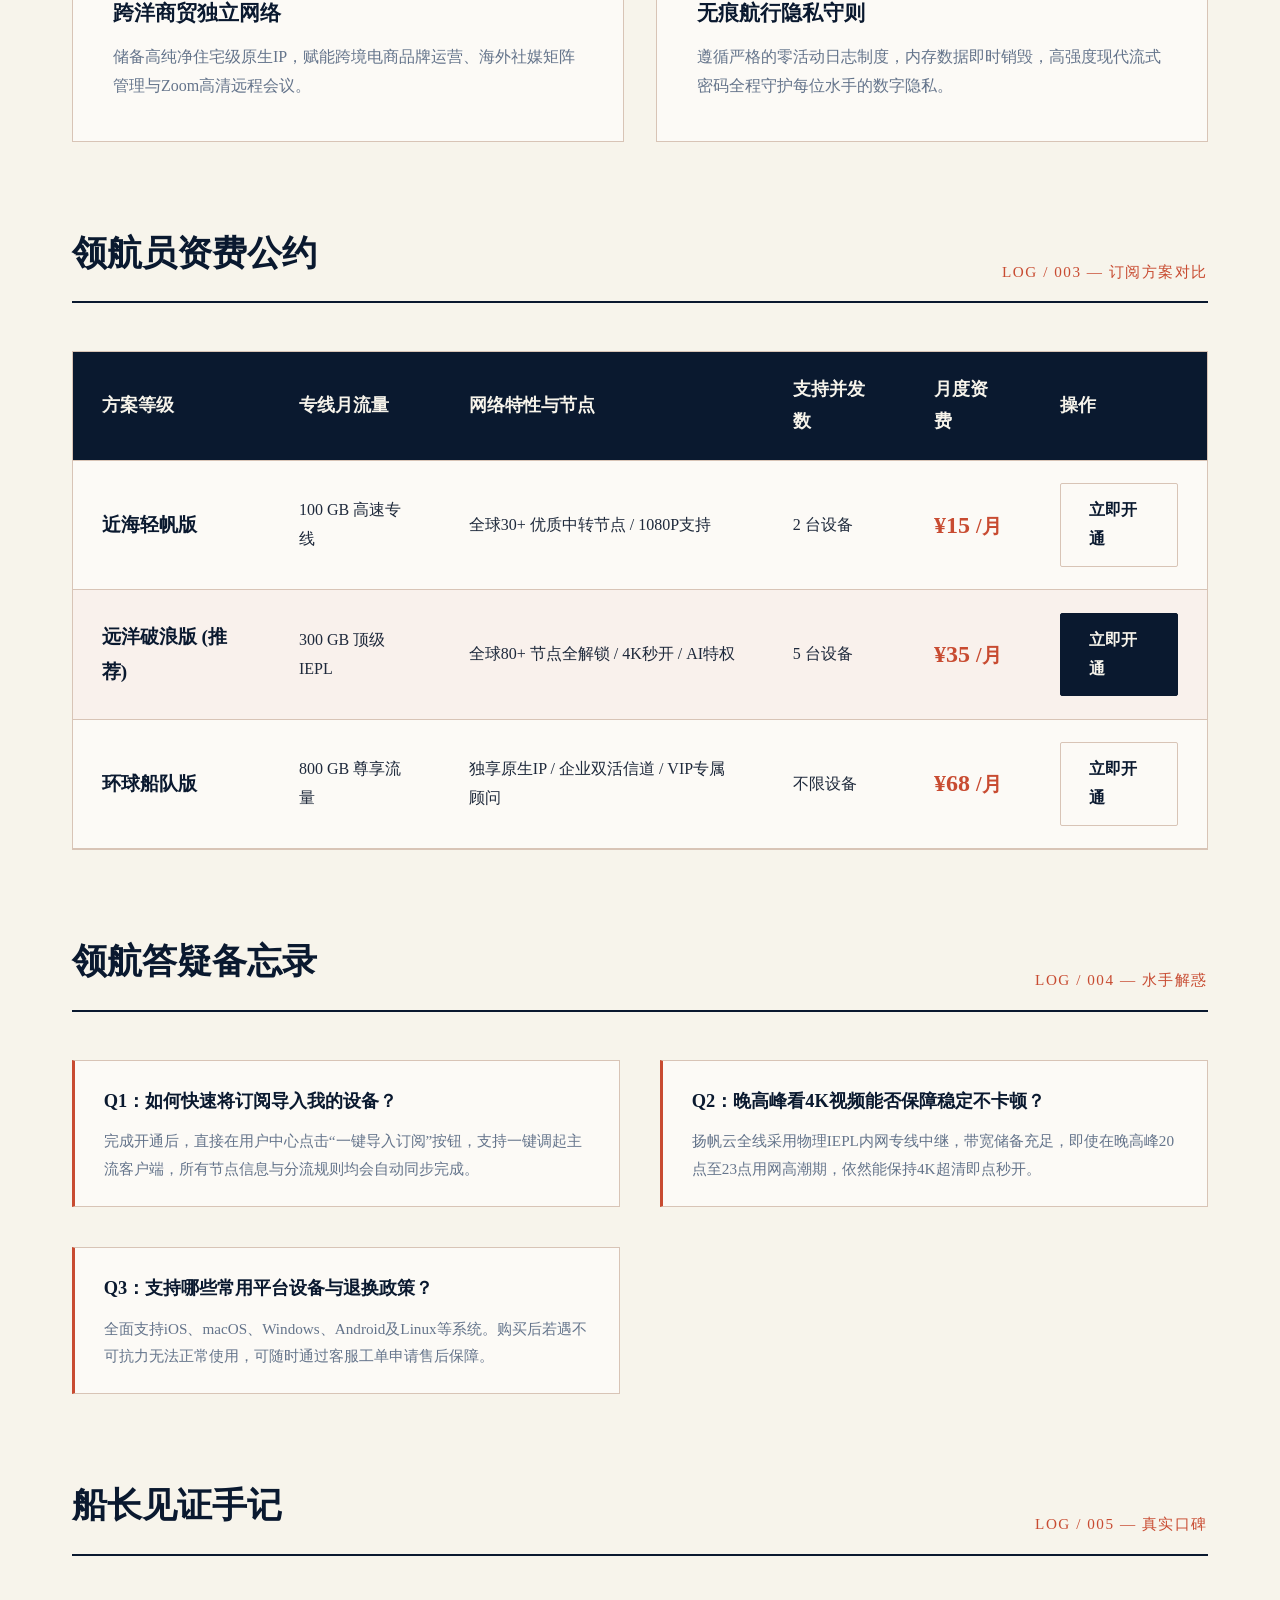
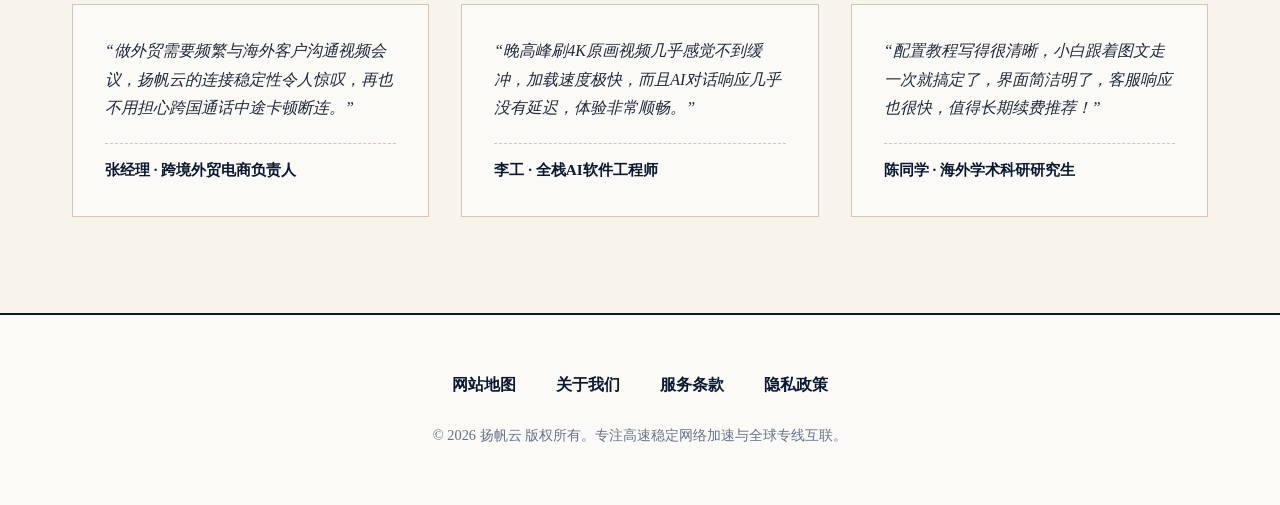
==== commit f978543d: "Update blog hyperlinks to dajichang.mom" ====
--- a/index.html
+++ b/index.html
@@ -3,12 +3,12 @@
 <head>
   <meta charset="UTF-8">
   <meta name="viewport" content="width=device-width, initial-scale=1.0">
-  <title>扬帆云专线服务 - 高速稳定IEPL专线机场推荐与网络加速服务</title>
-  <meta name="description" content="扬帆云专业提供高速IEPL内网专线网络加速服务，晚高峰4K秒开不卡顿，BGP三网中转节点极速秒开，流媒体与AI工具原生解锁，便宜好用机场推荐。">
-  <meta name="keywords" content="扬帆云,扬帆云官网,网络加速,极速秒开,机场推荐,IEPL专线,4K秒开,流媒体解锁,外贸网络专线">
+  <title>扬帆云专线服务 - 免费体验、选购十问与家庭网络实用指南</title>
+  <meta name="description" content="扬帆云提供多节点与免费体验。站内有选购十问、网站海外访问排查、Wi-Fi 安全、云盘对比与家庭简易设置等实用指南。">
+  <meta name="keywords" content="扬帆云, 扬帆云专线, 机场推荐, 免费体验, 选购提问, Wi-Fi安全, 站长排查">
   <link rel="canonical" href="https://yangfanyun.online/">
-  <meta property="og:title" content="扬帆云官网 - 高速稳定IEPL专线机场推荐">
-  <meta property="og:description" content="扬帆云全线采用企业级BGP与IEPL内网专线，晚高峰极速秒开，4K无损播放。">
+  <meta property="og:title" content="扬帆云专线服务 - 免费体验、选购十问与家庭网络实用指南">
+  <meta property="og:description" content="扬帆云提供多节点与免费体验。站内有选购十问、网站海外访问排查、Wi-Fi 安全、云盘对比与家庭简易设置等实用指南。">
   <meta property="og:image" content="https://yangfanyun.online/og-preview.svg">
   <meta property="og:url" content="https://yangfanyun.online/">
   <meta property="og:type" content="website">
@@ -61,8 +61,8 @@
     <section class="hero-editorial">
       <div class="hero-text-block">
         <span class="hero-dispatch-stamp">MARITIME EXPEDITION · 2026</span>
-        <h1>长风破浪正当时 <span>扬帆云引渡每艘数字方舟安然直达彼岸</span></h1>
-        <p class="editorial-quote">当公网的数据风浪在晚高峰汹涌席卷，唯有深扎于海底与陆地的物理专线，方能乘风破浪秒达彼岸。</p>
+        <h1>先问清楚，再扬帆 <span>扬帆云免费体验</span></h1>
+        <p class="editorial-quote">带着十个问题去咨询，再用免费体验亲自验证，放心选择适合自己的套餐。</p>
         <div class="hero-actions">
           <a href="https://ww012.twilightaff.com/#/?code=A56DH1Af" class="btn btn-primary" rel="nofollow" target="_blank">立即开通专线体验</a>
           
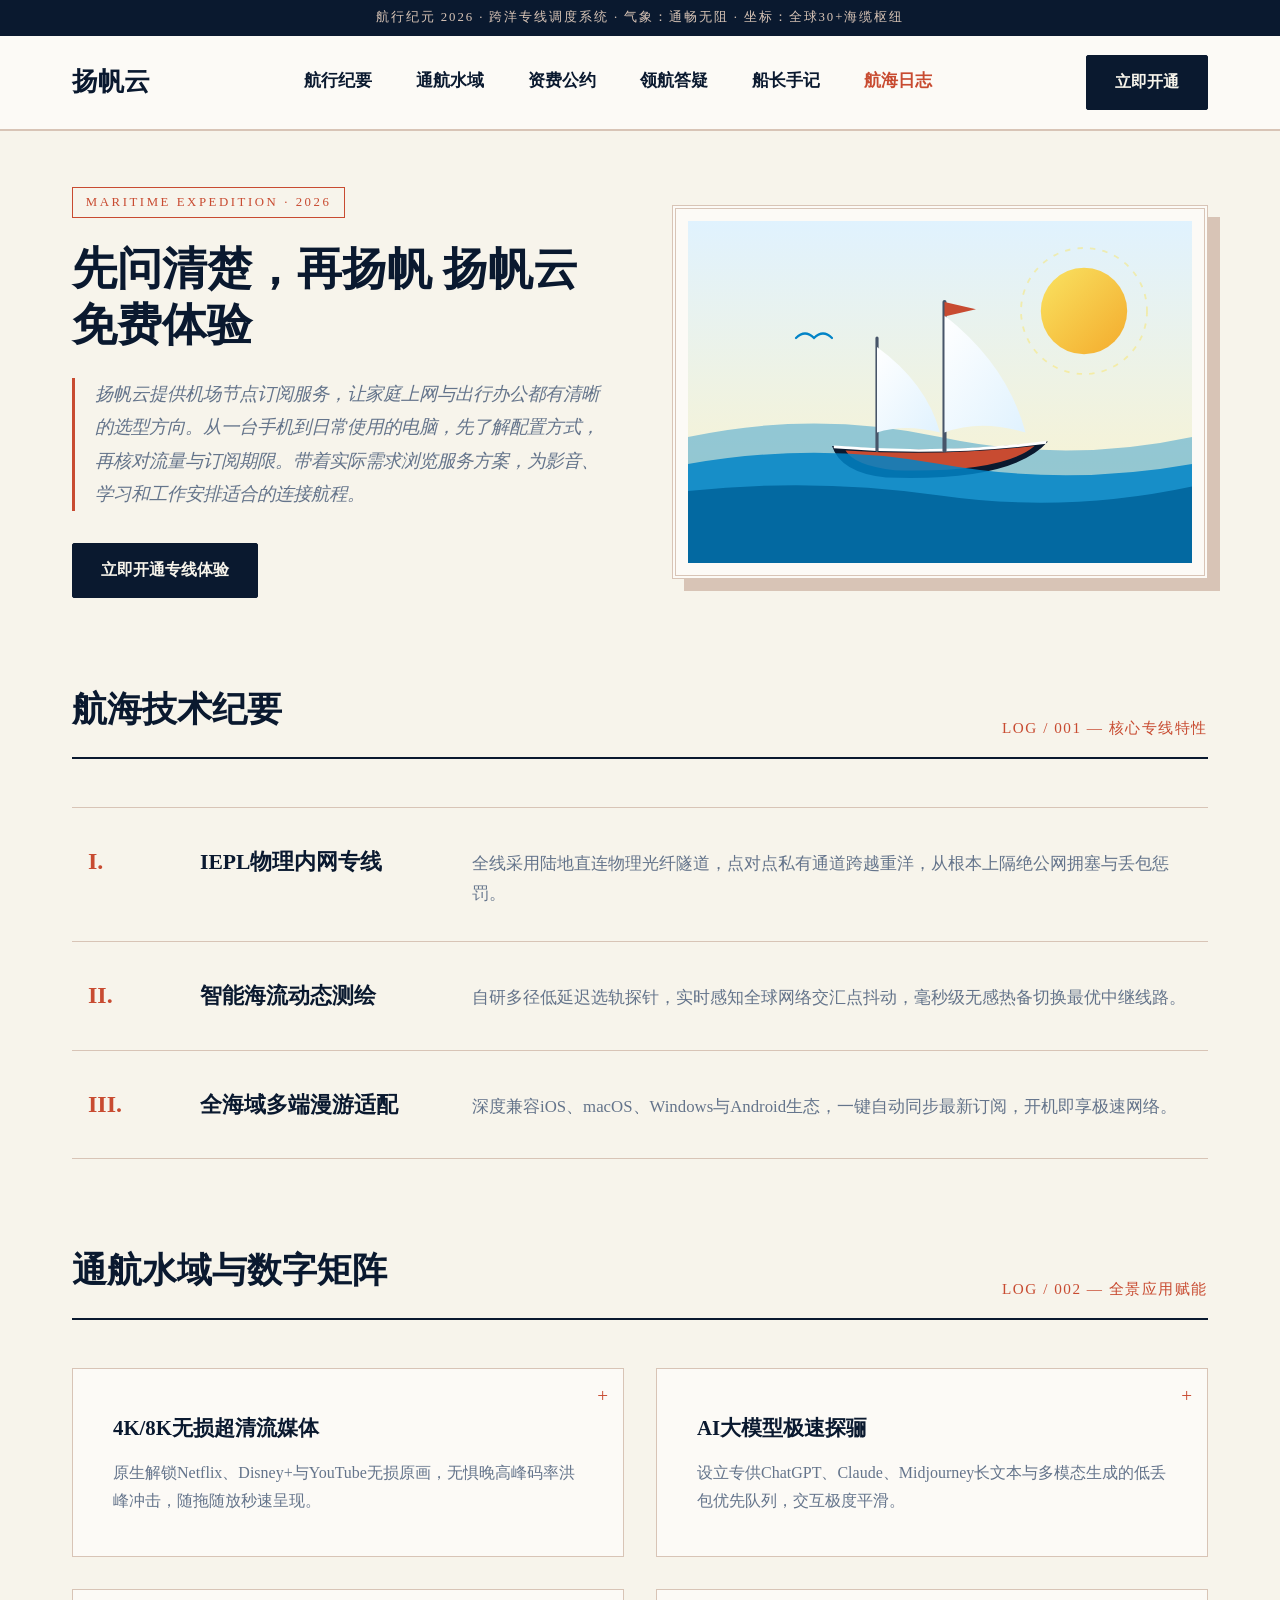
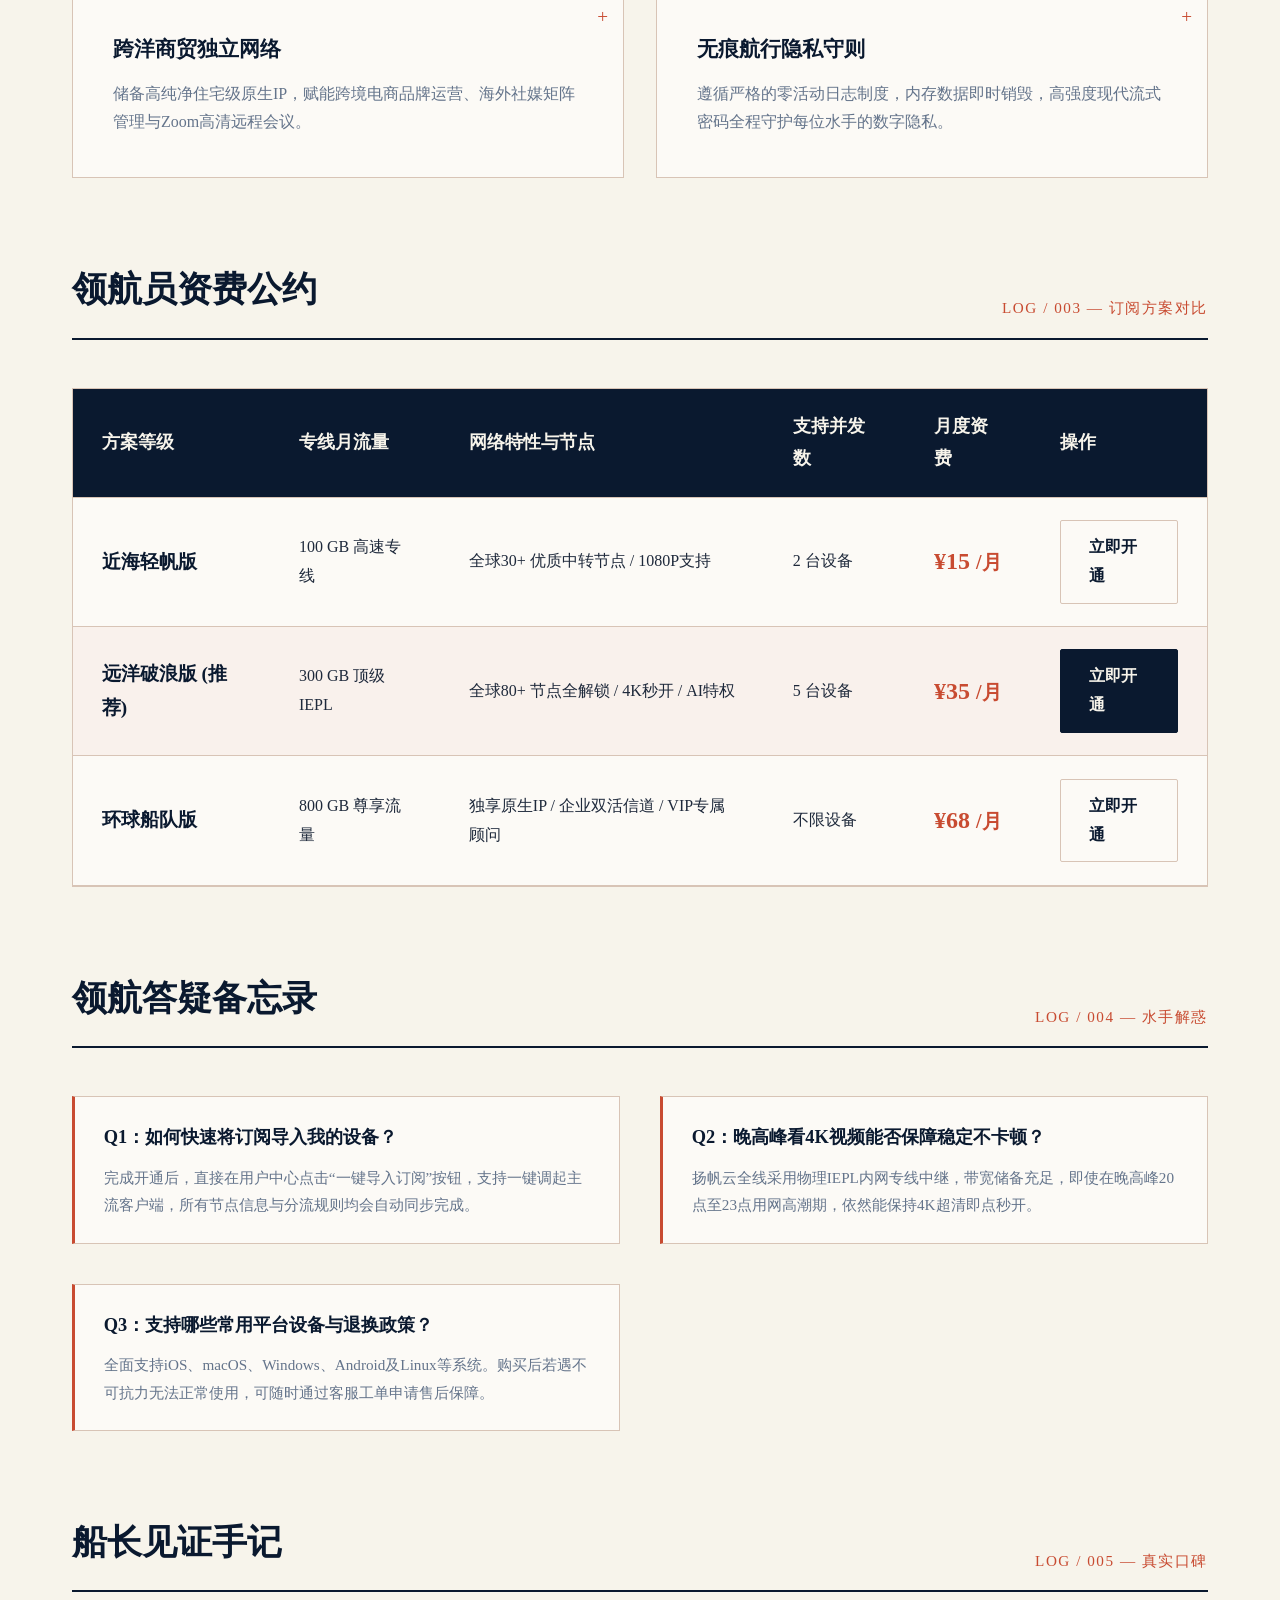
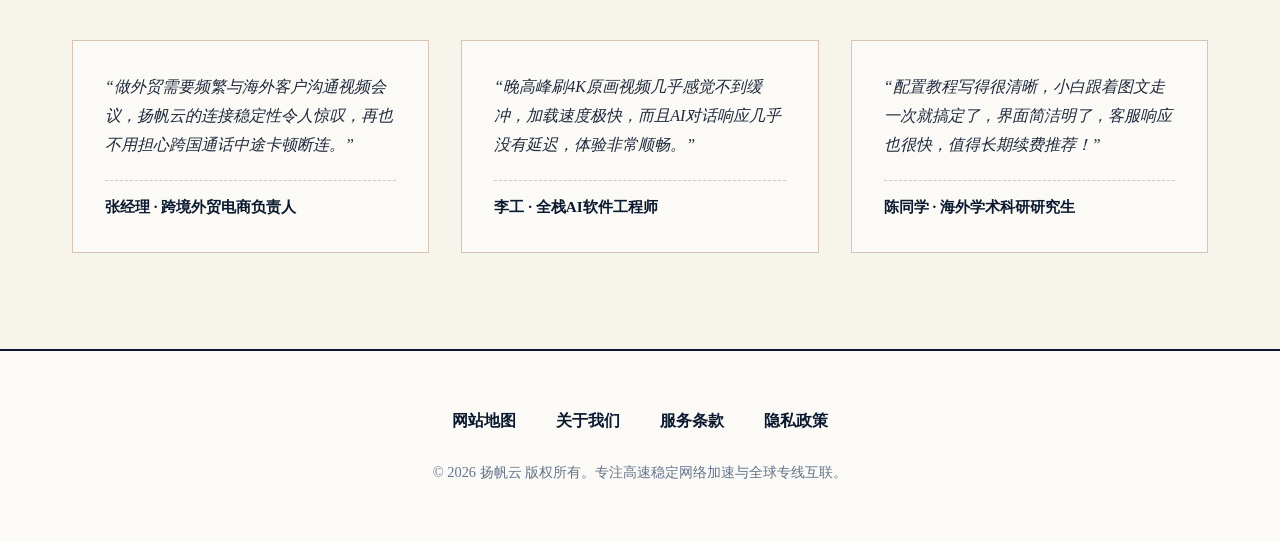
==== commit 7c6baacb: "Restore detailed guides and clarify airport homepage introductions" ====
--- a/index.html
+++ b/index.html
@@ -1,19 +1,20 @@
 <!DOCTYPE html>
+
 <html lang="zh-CN">
 <head>
-  <meta charset="UTF-8">
-  <meta name="viewport" content="width=device-width, initial-scale=1.0">
-  <title>扬帆云专线服务 - 免费体验、选购十问与家庭网络实用指南</title>
-  <meta name="description" content="扬帆云提供多节点与免费体验。站内有选购十问、网站海外访问排查、Wi-Fi 安全、云盘对比与家庭简易设置等实用指南。">
-  <meta name="keywords" content="扬帆云, 扬帆云专线, 机场推荐, 免费体验, 选购提问, Wi-Fi安全, 站长排查">
-  <link rel="canonical" href="https://yangfanyun.online/">
-  <meta property="og:title" content="扬帆云专线服务 - 免费体验、选购十问与家庭网络实用指南">
-  <meta property="og:description" content="扬帆云提供多节点与免费体验。站内有选购十问、网站海外访问排查、Wi-Fi 安全、云盘对比与家庭简易设置等实用指南。">
-  <meta property="og:image" content="https://yangfanyun.online/og-preview.svg">
-  <meta property="og:url" content="https://yangfanyun.online/">
-  <meta property="og:type" content="website">
-  <link rel="stylesheet" href="style.css">
-  <script type="application/ld+json">
+<meta charset="utf-8"/>
+<meta content="width=device-width, initial-scale=1.0" name="viewport"/>
+<title>扬帆云专线服务 - 免费体验、选购十问与家庭网络实用指南</title>
+<meta content="扬帆云提供机场节点订阅服务，让家庭上网与出行办公都有清晰的选型方向。从一台手机到日常使用的电脑，先了解配置方式，再核对流量与订阅期限。带着实际需求浏览服务方案，为影音、学习和工作安排适合的连接航程。" name="description"/>
+<meta content="扬帆云, 扬帆云专线, 机场推荐, 免费体验, 选购提问, Wi-Fi安全, 站长排查" name="keywords"/>
+<link href="https://yangfanyun.online/" rel="canonical"/>
+<meta content="扬帆云专线服务 - 免费体验、选购十问与家庭网络实用指南" property="og:title"/>
+<meta content="扬帆云提供机场节点订阅服务，让家庭上网与出行办公都有清晰的选型方向。从一台手机到日常使用的电脑，先了解配置方式，再核对流量与订阅期限。带着实际需求浏览服务方案，为影音、学习和工作安排适合的连接航程。" property="og:description"/>
+<meta content="https://yangfanyun.online/og-preview.svg" property="og:image"/>
+<meta content="https://yangfanyun.online/" property="og:url"/>
+<meta content="website" property="og:type"/>
+<link href="style.css" rel="stylesheet"/>
+<script type="application/ld+json">
   {
     "@context": "https://schema.org",
     "@type": "Product",
@@ -34,217 +35,208 @@
   </script>
 </head>
 <body>
-  <div class="top-telemetry-ribbon">
-    <span>航行纪元 2026 · 跨洋专线调度系统 · 气象：通畅无阻 · 坐标：全球30+海缆枢纽</span>
-  </div>
-
-  <header class="site-header">
-    <div class="nav-container">
-      <a href="index.html" class="brand-logo" aria-label="扬帆云首页">
-        <span>扬帆云</span>
-      </a>
-      <nav class="nav-links" aria-label="全站导航">
-        <a href="#ledger">航行纪要</a>
-        <a href="#matrix">通航水域</a>
-        <a href="#covenant">资费公约</a>
-        <a href="#memo">领航答疑</a>
-        <a href="#witness">船长手记</a>
-        <a href="voyage-chronicles.html" class="nav-hub-link">航海日志</a>
-      </nav>
-      <div class="nav-cta">
-        <a href="https://ww012.twilightaff.com/#/?code=A56DH1Af" class="btn btn-primary" rel="nofollow" target="_blank">立即开通</a>
-      </div>
-    </div>
-  </header>
-
-  <main>
-    <section class="hero-editorial">
-      <div class="hero-text-block">
-        <span class="hero-dispatch-stamp">MARITIME EXPEDITION · 2026</span>
-        <h1>先问清楚，再扬帆 <span>扬帆云免费体验</span></h1>
-        <p class="editorial-quote">带着十个问题去咨询，再用免费体验亲自验证，放心选择适合自己的套餐。</p>
-        <div class="hero-actions">
-          <a href="https://ww012.twilightaff.com/#/?code=A56DH1Af" class="btn btn-primary" rel="nofollow" target="_blank">立即开通专线体验</a>
-          
-        </div>
-      </div>
-      <div class="hero-canvas-frame">
-        <svg viewBox="0 0 560 380" fill="none" xmlns="http://www.w3.org/2000/svg" class="hero-illus" role="img" aria-label="扬帆云海面扬帆起航示意图">
-  <defs>
-    <linearGradient id="skyGrad1" x1="0" y1="0" x2="0" y2="1"><stop offset="0%" stop-color="#E0F2FE"/><stop offset="100%" stop-color="#FEF3C7"/></linearGradient>
-    <linearGradient id="sailGrad1" x1="0" y1="0" x2="1" y2="1"><stop offset="0%" stop-color="#FFFFFF"/><stop offset="100%" stop-color="#E0F2FE"/></linearGradient>
-    <linearGradient id="sunGrad1" x1="0" y1="0" x2="1" y2="1"><stop offset="0%" stop-color="#FDE047"/><stop offset="100%" stop-color="#F59E0B"/></linearGradient>
-  </defs>
-  <rect width="560" height="380" fill="url(#skyGrad1)"/>
-  <circle cx="440" cy="100" r="48" fill="url(#sunGrad1)" opacity="0.85"/>
-  <circle cx="440" cy="100" r="70" stroke="#FDE047" stroke-width="2" stroke-dasharray="6 8" opacity="0.4"/>
-  <path d="M120 130 Q130 120 140 130 Q150 120 160 130" stroke="#0284C7" stroke-width="2.5" fill="none" stroke-linecap="round"/>
-  <path class="wave-back" d="M0 240 Q140 210 280 240 T560 240 L560 380 L0 380 Z" fill="#0284C7" opacity="0.4"/>
-  <g class="sailing-ship-bob1">
-    <path d="M160 250 Q280 260 400 245 Q360 290 220 285 Q170 280 160 250 Z" fill="#0A192F"/>
-    <path d="M175 255 Q280 262 385 250 Q350 280 230 277 Q185 272 175 255 Z" fill="#C84B31"/>
-    <path d="M162 251 Q280 261 398 246" stroke="#FFFFFF" stroke-width="3" fill="none"/>
-    <line x1="285" y1="90" x2="285" y2="255" stroke="#475569" stroke-width="4.5" stroke-linecap="round"/>
-    <line x1="210" y1="130" x2="210" y2="255" stroke="#475569" stroke-width="3.5" stroke-linecap="round"/>
-    <path d="M285 105 Q355 160 375 235 Q325 220 285 235 Z" fill="url(#sailGrad1)"/>
-    <path d="M210 140 Q265 180 280 235 Q240 225 210 235 Z" fill="url(#sailGrad1)"/>
-    <path d="M285 90 L320 98 L285 106 Z" fill="#C84B31"/>
-  </g>
-  <path class="wave-mid" d="M0 270 Q140 245 280 270 T560 270 L560 380 L0 380 Z" fill="#0284C7" opacity="0.85"/>
-  <path class="wave-fore" d="M0 300 Q140 285 280 305 T560 295 L560 380 L0 380 Z" fill="#0369A1"/>
+<div class="top-telemetry-ribbon">
+<span>航行纪元 2026 · 跨洋专线调度系统 · 气象：通畅无阻 · 坐标：全球30+海缆枢纽</span>
+</div>
+<header class="site-header">
+<div class="nav-container">
+<a aria-label="扬帆云首页" class="brand-logo" href="index.html">
+<span>扬帆云</span>
+</a>
+<nav aria-label="全站导航" class="nav-links">
+<a href="#ledger">航行纪要</a>
+<a href="#matrix">通航水域</a>
+<a href="#covenant">资费公约</a>
+<a href="#memo">领航答疑</a>
+<a href="#witness">船长手记</a>
+<a class="nav-hub-link" href="voyage-chronicles.html">航海日志</a>
+</nav>
+<div class="nav-cta">
+<a class="btn btn-primary" href="https://ww012.twilightaff.com/#/?code=A56DH1Af" rel="nofollow" target="_blank">立即开通</a>
+</div>
+</div>
+</header>
+<main>
+<section class="hero-editorial">
+<div class="hero-text-block">
+<span class="hero-dispatch-stamp">MARITIME EXPEDITION · 2026</span>
+<h1>先问清楚，再扬帆 <span>扬帆云免费体验</span></h1>
+<p class="editorial-quote">扬帆云提供机场节点订阅服务，让家庭上网与出行办公都有清晰的选型方向。从一台手机到日常使用的电脑，先了解配置方式，再核对流量与订阅期限。带着实际需求浏览服务方案，为影音、学习和工作安排适合的连接航程。</p>
+<div class="hero-actions">
+<a class="btn btn-primary" href="https://ww012.twilightaff.com/#/?code=A56DH1Af" rel="nofollow" target="_blank">立即开通专线体验</a>
+</div>
+</div>
+<div class="hero-canvas-frame">
+<svg aria-label="扬帆云海面扬帆起航示意图" class="hero-illus" fill="none" role="img" viewbox="0 0 560 380" xmlns="http://www.w3.org/2000/svg">
+<defs>
+<lineargradient id="skyGrad1" x1="0" x2="0" y1="0" y2="1"><stop offset="0%" stop-color="#E0F2FE"></stop><stop offset="100%" stop-color="#FEF3C7"></stop></lineargradient>
+<lineargradient id="sailGrad1" x1="0" x2="1" y1="0" y2="1"><stop offset="0%" stop-color="#FFFFFF"></stop><stop offset="100%" stop-color="#E0F2FE"></stop></lineargradient>
+<lineargradient id="sunGrad1" x1="0" x2="1" y1="0" y2="1"><stop offset="0%" stop-color="#FDE047"></stop><stop offset="100%" stop-color="#F59E0B"></stop></lineargradient>
+</defs>
+<rect fill="url(#skyGrad1)" height="380" width="560"></rect>
+<circle cx="440" cy="100" fill="url(#sunGrad1)" opacity="0.85" r="48"></circle>
+<circle cx="440" cy="100" opacity="0.4" r="70" stroke="#FDE047" stroke-dasharray="6 8" stroke-width="2"></circle>
+<path d="M120 130 Q130 120 140 130 Q150 120 160 130" fill="none" stroke="#0284C7" stroke-linecap="round" stroke-width="2.5"></path>
+<path class="wave-back" d="M0 240 Q140 210 280 240 T560 240 L560 380 L0 380 Z" fill="#0284C7" opacity="0.4"></path>
+<g class="sailing-ship-bob1">
+<path d="M160 250 Q280 260 400 245 Q360 290 220 285 Q170 280 160 250 Z" fill="#0A192F"></path>
+<path d="M175 255 Q280 262 385 250 Q350 280 230 277 Q185 272 175 255 Z" fill="#C84B31"></path>
+<path d="M162 251 Q280 261 398 246" fill="none" stroke="#FFFFFF" stroke-width="3"></path>
+<line stroke="#475569" stroke-linecap="round" stroke-width="4.5" x1="285" x2="285" y1="90" y2="255"></line>
+<line stroke="#475569" stroke-linecap="round" stroke-width="3.5" x1="210" x2="210" y1="130" y2="255"></line>
+<path d="M285 105 Q355 160 375 235 Q325 220 285 235 Z" fill="url(#sailGrad1)"></path>
+<path d="M210 140 Q265 180 280 235 Q240 225 210 235 Z" fill="url(#sailGrad1)"></path>
+<path d="M285 90 L320 98 L285 106 Z" fill="#C84B31"></path>
+</g>
+<path class="wave-mid" d="M0 270 Q140 245 280 270 T560 270 L560 380 L0 380 Z" fill="#0284C7" opacity="0.85"></path>
+<path class="wave-fore" d="M0 300 Q140 285 280 305 T560 295 L560 380 L0 380 Z" fill="#0369A1"></path>
 </svg>
-      </div>
-    </section>
-
-    <section id="ledger" class="magazine-section">
-      <div class="ledger-header">
-        <h2>航海技术纪要</h2>
-        <span class="vol-num">LOG / 001 — 核心专线特性</span>
-      </div>
-      <div class="feature-ledger">
-        <div class="ledger-row">
-          <span class="roman-idx">I.</span>
-          <h3>IEPL物理内网专线</h3>
-          <p>全线采用陆地直连物理光纤隧道，点对点私有通道跨越重洋，从根本上隔绝公网拥塞与丢包惩罚。</p>
-        </div>
-        <div class="ledger-row">
-          <span class="roman-idx">II.</span>
-          <h3>智能海流动态测绘</h3>
-          <p>自研多径低延迟选轨探针，实时感知全球网络交汇点抖动，毫秒级无感热备切换最优中继线路。</p>
-        </div>
-        <div class="ledger-row">
-          <span class="roman-idx">III.</span>
-          <h3>全海域多端漫游适配</h3>
-          <p>深度兼容iOS、macOS、Windows与Android生态，一键自动同步最新订阅，开机即享极速网络。</p>
-        </div>
-      </div>
-    </section>
-
-    <section id="matrix" class="magazine-section">
-      <div class="ledger-header">
-        <h2>通航水域与数字矩阵</h2>
-        <span class="vol-num">LOG / 002 — 全景应用赋能</span>
-      </div>
-      <div class="coordinates-grid">
-        <div class="coordinate-card">
-          <h3>4K/8K无损超清流媒体</h3>
-          <p>原生解锁Netflix、Disney+与YouTube无损原画，无惧晚高峰码率洪峰冲击，随拖随放秒速呈现。</p>
-        </div>
-        <div class="coordinate-card">
-          <h3>AI大模型极速探骊</h3>
-          <p>设立专供ChatGPT、Claude、Midjourney长文本与多模态生成的低丢包优先队列，交互极度平滑。</p>
-        </div>
-        <div class="coordinate-card">
-          <h3>跨洋商贸独立网络</h3>
-          <p>储备高纯净住宅级原生IP，赋能跨境电商品牌运营、海外社媒矩阵管理与Zoom高清远程会议。</p>
-        </div>
-        <div class="coordinate-card">
-          <h3>无痕航行隐私守则</h3>
-          <p>遵循严格的零活动日志制度，内存数据即时销毁，高强度现代流式密码全程守护每位水手的数字隐私。</p>
-        </div>
-      </div>
-    </section>
-
-    <section id="covenant" class="magazine-section">
-      <div class="ledger-header">
-        <h2>领航员资费公约</h2>
-        <span class="vol-num">LOG / 003 — 订阅方案对比</span>
-      </div>
-      <div class="protocol-table-wrap">
-        <table class="protocol-table">
-          <thead>
-            <tr>
-              <th>方案等级</th>
-              <th>专线月流量</th>
-              <th>网络特性与节点</th>
-              <th>支持并发数</th>
-              <th>月度资费</th>
-              <th>操作</th>
-            </tr>
-          </thead>
-          <tbody>
-            <tr>
-              <td class="tier-title">近海轻帆版</td>
-              <td>100 GB 高速专线</td>
-              <td>全球30+ 优质中转节点 / 1080P支持</td>
-              <td>2 台设备</td>
-              <td class="price">¥15 <small>/月</small></td>
-              <td><a href="https://ww012.twilightaff.com/#/?code=A56DH1Af" class="btn btn-secondary" rel="nofollow" target="_blank">立即开通</a></td>
-            </tr>
-            <tr style="background: rgba(200, 75, 49, 0.05);">
-              <td class="tier-title">远洋破浪版 (推荐)</td>
-              <td>300 GB 顶级IEPL</td>
-              <td>全球80+ 节点全解锁 / 4K秒开 / AI特权</td>
-              <td>5 台设备</td>
-              <td class="price">¥35 <small>/月</small></td>
-              <td><a href="https://ww012.twilightaff.com/#/?code=A56DH1Af" class="btn btn-primary" rel="nofollow" target="_blank">立即开通</a></td>
-            </tr>
-            <tr>
-              <td class="tier-title">环球船队版</td>
-              <td>800 GB 尊享流量</td>
-              <td>独享原生IP / 企业双活信道 / VIP专属顾问</td>
-              <td>不限设备</td>
-              <td class="price">¥68 <small>/月</small></td>
-              <td><a href="https://ww012.twilightaff.com/#/?code=A56DH1Af" class="btn btn-secondary" rel="nofollow" target="_blank">立即开通</a></td>
-            </tr>
-          </tbody>
-        </table>
-      </div>
-    </section>
-
-    <section id="memo" class="magazine-section">
-      <div class="ledger-header">
-        <h2>领航答疑备忘录</h2>
-        <span class="vol-num">LOG / 004 — 水手解惑</span>
-      </div>
-      <div class="faq-two-col">
-        <div class="faq-box">
-          <h3>Q1：如何快速将订阅导入我的设备？</h3>
-          <p>完成开通后，直接在用户中心点击“一键导入订阅”按钮，支持一键调起主流客户端，所有节点信息与分流规则均会自动同步完成。</p>
-        </div>
-        <div class="faq-box">
-          <h3>Q2：晚高峰看4K视频能否保障稳定不卡顿？</h3>
-          <p>扬帆云全线采用物理IEPL内网专线中继，带宽储备充足，即使在晚高峰20点至23点用网高潮期，依然能保持4K超清即点秒开。</p>
-        </div>
-        <div class="faq-box">
-          <h3>Q3：支持哪些常用平台设备与退换政策？</h3>
-          <p>全面支持iOS、macOS、Windows、Android及Linux等系统。购买后若遇不可抗力无法正常使用，可随时通过客服工单申请售后保障。</p>
-        </div>
-      </div>
-    </section>
-
-    <section id="witness" class="magazine-section">
-      <div class="ledger-header">
-        <h2>船长见证手记</h2>
-        <span class="vol-num">LOG / 005 — 真实口碑</span>
-      </div>
-      <div class="testimonials-row">
-        <div class="captain-quote">
-          <p>“做外贸需要频繁与海外客户沟通视频会议，扬帆云的连接稳定性令人惊叹，再也不用担心跨国通话中途卡顿断连。”</p>
-          <div class="captain-sign">张经理 · 跨境外贸电商负责人</div>
-        </div>
-        <div class="captain-quote">
-          <p>“晚高峰刷4K原画视频几乎感觉不到缓冲，加载速度极快，而且AI对话响应几乎没有延迟，体验非常顺畅。”</p>
-          <div class="captain-sign">李工 · 全栈AI软件工程师</div>
-        </div>
-        <div class="captain-quote">
-          <p>“配置教程写得很清晰，小白跟着图文走一次就搞定了，界面简洁明了，客服响应也很快，值得长期续费推荐！”</p>
-          <div class="captain-sign">陈同学 · 海外学术科研研究生</div>
-        </div>
-      </div>
-    </section>
-  </main>
-
-  <footer class="site-footer">
-    <div class="footer-container">
-      <div class="footer-links">
-        <a href="sitemap.html">网站地图</a>
-        <a href="about.html">关于我们</a>
-        <a href="terms.html">服务条款</a>
-        <a href="privacy.html">隐私政策</a>
-      </div>
-      <p class="copyright">&copy; 2026 扬帆云 版权所有。专注高速稳定网络加速与全球专线互联。</p>
-    </div>
-  </footer>
+</div>
+</section>
+<section class="magazine-section" id="ledger">
+<div class="ledger-header">
+<h2>航海技术纪要</h2>
+<span class="vol-num">LOG / 001 — 核心专线特性</span>
+</div>
+<div class="feature-ledger">
+<div class="ledger-row">
+<span class="roman-idx">I.</span>
+<h3>IEPL物理内网专线</h3>
+<p>全线采用陆地直连物理光纤隧道，点对点私有通道跨越重洋，从根本上隔绝公网拥塞与丢包惩罚。</p>
+</div>
+<div class="ledger-row">
+<span class="roman-idx">II.</span>
+<h3>智能海流动态测绘</h3>
+<p>自研多径低延迟选轨探针，实时感知全球网络交汇点抖动，毫秒级无感热备切换最优中继线路。</p>
+</div>
+<div class="ledger-row">
+<span class="roman-idx">III.</span>
+<h3>全海域多端漫游适配</h3>
+<p>深度兼容iOS、macOS、Windows与Android生态，一键自动同步最新订阅，开机即享极速网络。</p>
+</div>
+</div>
+</section>
+<section class="magazine-section" id="matrix">
+<div class="ledger-header">
+<h2>通航水域与数字矩阵</h2>
+<span class="vol-num">LOG / 002 — 全景应用赋能</span>
+</div>
+<div class="coordinates-grid">
+<div class="coordinate-card">
+<h3>4K/8K无损超清流媒体</h3>
+<p>原生解锁Netflix、Disney+与YouTube无损原画，无惧晚高峰码率洪峰冲击，随拖随放秒速呈现。</p>
+</div>
+<div class="coordinate-card">
+<h3>AI大模型极速探骊</h3>
+<p>设立专供ChatGPT、Claude、Midjourney长文本与多模态生成的低丢包优先队列，交互极度平滑。</p>
+</div>
+<div class="coordinate-card">
+<h3>跨洋商贸独立网络</h3>
+<p>储备高纯净住宅级原生IP，赋能跨境电商品牌运营、海外社媒矩阵管理与Zoom高清远程会议。</p>
+</div>
+<div class="coordinate-card">
+<h3>无痕航行隐私守则</h3>
+<p>遵循严格的零活动日志制度，内存数据即时销毁，高强度现代流式密码全程守护每位水手的数字隐私。</p>
+</div>
+</div>
+</section>
+<section class="magazine-section" id="covenant">
+<div class="ledger-header">
+<h2>领航员资费公约</h2>
+<span class="vol-num">LOG / 003 — 订阅方案对比</span>
+</div>
+<div class="protocol-table-wrap">
+<table class="protocol-table">
+<thead>
+<tr>
+<th>方案等级</th>
+<th>专线月流量</th>
+<th>网络特性与节点</th>
+<th>支持并发数</th>
+<th>月度资费</th>
+<th>操作</th>
+</tr>
+</thead>
+<tbody>
+<tr>
+<td class="tier-title">近海轻帆版</td>
+<td>100 GB 高速专线</td>
+<td>全球30+ 优质中转节点 / 1080P支持</td>
+<td>2 台设备</td>
+<td class="price">¥15 <small>/月</small></td>
+<td><a class="btn btn-secondary" href="https://ww012.twilightaff.com/#/?code=A56DH1Af" rel="nofollow" target="_blank">立即开通</a></td>
+</tr>
+<tr style="background: rgba(200, 75, 49, 0.05);">
+<td class="tier-title">远洋破浪版 (推荐)</td>
+<td>300 GB 顶级IEPL</td>
+<td>全球80+ 节点全解锁 / 4K秒开 / AI特权</td>
+<td>5 台设备</td>
+<td class="price">¥35 <small>/月</small></td>
+<td><a class="btn btn-primary" href="https://ww012.twilightaff.com/#/?code=A56DH1Af" rel="nofollow" target="_blank">立即开通</a></td>
+</tr>
+<tr>
+<td class="tier-title">环球船队版</td>
+<td>800 GB 尊享流量</td>
+<td>独享原生IP / 企业双活信道 / VIP专属顾问</td>
+<td>不限设备</td>
+<td class="price">¥68 <small>/月</small></td>
+<td><a class="btn btn-secondary" href="https://ww012.twilightaff.com/#/?code=A56DH1Af" rel="nofollow" target="_blank">立即开通</a></td>
+</tr>
+</tbody>
+</table>
+</div>
+</section>
+<section class="magazine-section" id="memo">
+<div class="ledger-header">
+<h2>领航答疑备忘录</h2>
+<span class="vol-num">LOG / 004 — 水手解惑</span>
+</div>
+<div class="faq-two-col">
+<div class="faq-box">
+<h3>Q1：如何快速将订阅导入我的设备？</h3>
+<p>完成开通后，直接在用户中心点击“一键导入订阅”按钮，支持一键调起主流客户端，所有节点信息与分流规则均会自动同步完成。</p>
+</div>
+<div class="faq-box">
+<h3>Q2：晚高峰看4K视频能否保障稳定不卡顿？</h3>
+<p>扬帆云全线采用物理IEPL内网专线中继，带宽储备充足，即使在晚高峰20点至23点用网高潮期，依然能保持4K超清即点秒开。</p>
+</div>
+<div class="faq-box">
+<h3>Q3：支持哪些常用平台设备与退换政策？</h3>
+<p>全面支持iOS、macOS、Windows、Android及Linux等系统。购买后若遇不可抗力无法正常使用，可随时通过客服工单申请售后保障。</p>
+</div>
+</div>
+</section>
+<section class="magazine-section" id="witness">
+<div class="ledger-header">
+<h2>船长见证手记</h2>
+<span class="vol-num">LOG / 005 — 真实口碑</span>
+</div>
+<div class="testimonials-row">
+<div class="captain-quote">
+<p>“做外贸需要频繁与海外客户沟通视频会议，扬帆云的连接稳定性令人惊叹，再也不用担心跨国通话中途卡顿断连。”</p>
+<div class="captain-sign">张经理 · 跨境外贸电商负责人</div>
+</div>
+<div class="captain-quote">
+<p>“晚高峰刷4K原画视频几乎感觉不到缓冲，加载速度极快，而且AI对话响应几乎没有延迟，体验非常顺畅。”</p>
+<div class="captain-sign">李工 · 全栈AI软件工程师</div>
+</div>
+<div class="captain-quote">
+<p>“配置教程写得很清晰，小白跟着图文走一次就搞定了，界面简洁明了，客服响应也很快，值得长期续费推荐！”</p>
+<div class="captain-sign">陈同学 · 海外学术科研研究生</div>
+</div>
+</div>
+</section>
+</main>
+<footer class="site-footer">
+<div class="footer-container">
+<div class="footer-links">
+<a href="sitemap.html">网站地图</a>
+<a href="about.html">关于我们</a>
+<a href="terms.html">服务条款</a>
+<a href="privacy.html">隐私政策</a>
+</div>
+<p class="copyright">© 2026 扬帆云 版权所有。专注高速稳定网络加速与全球专线互联。</p>
+</div>
+</footer>
 </body>
 </html>
